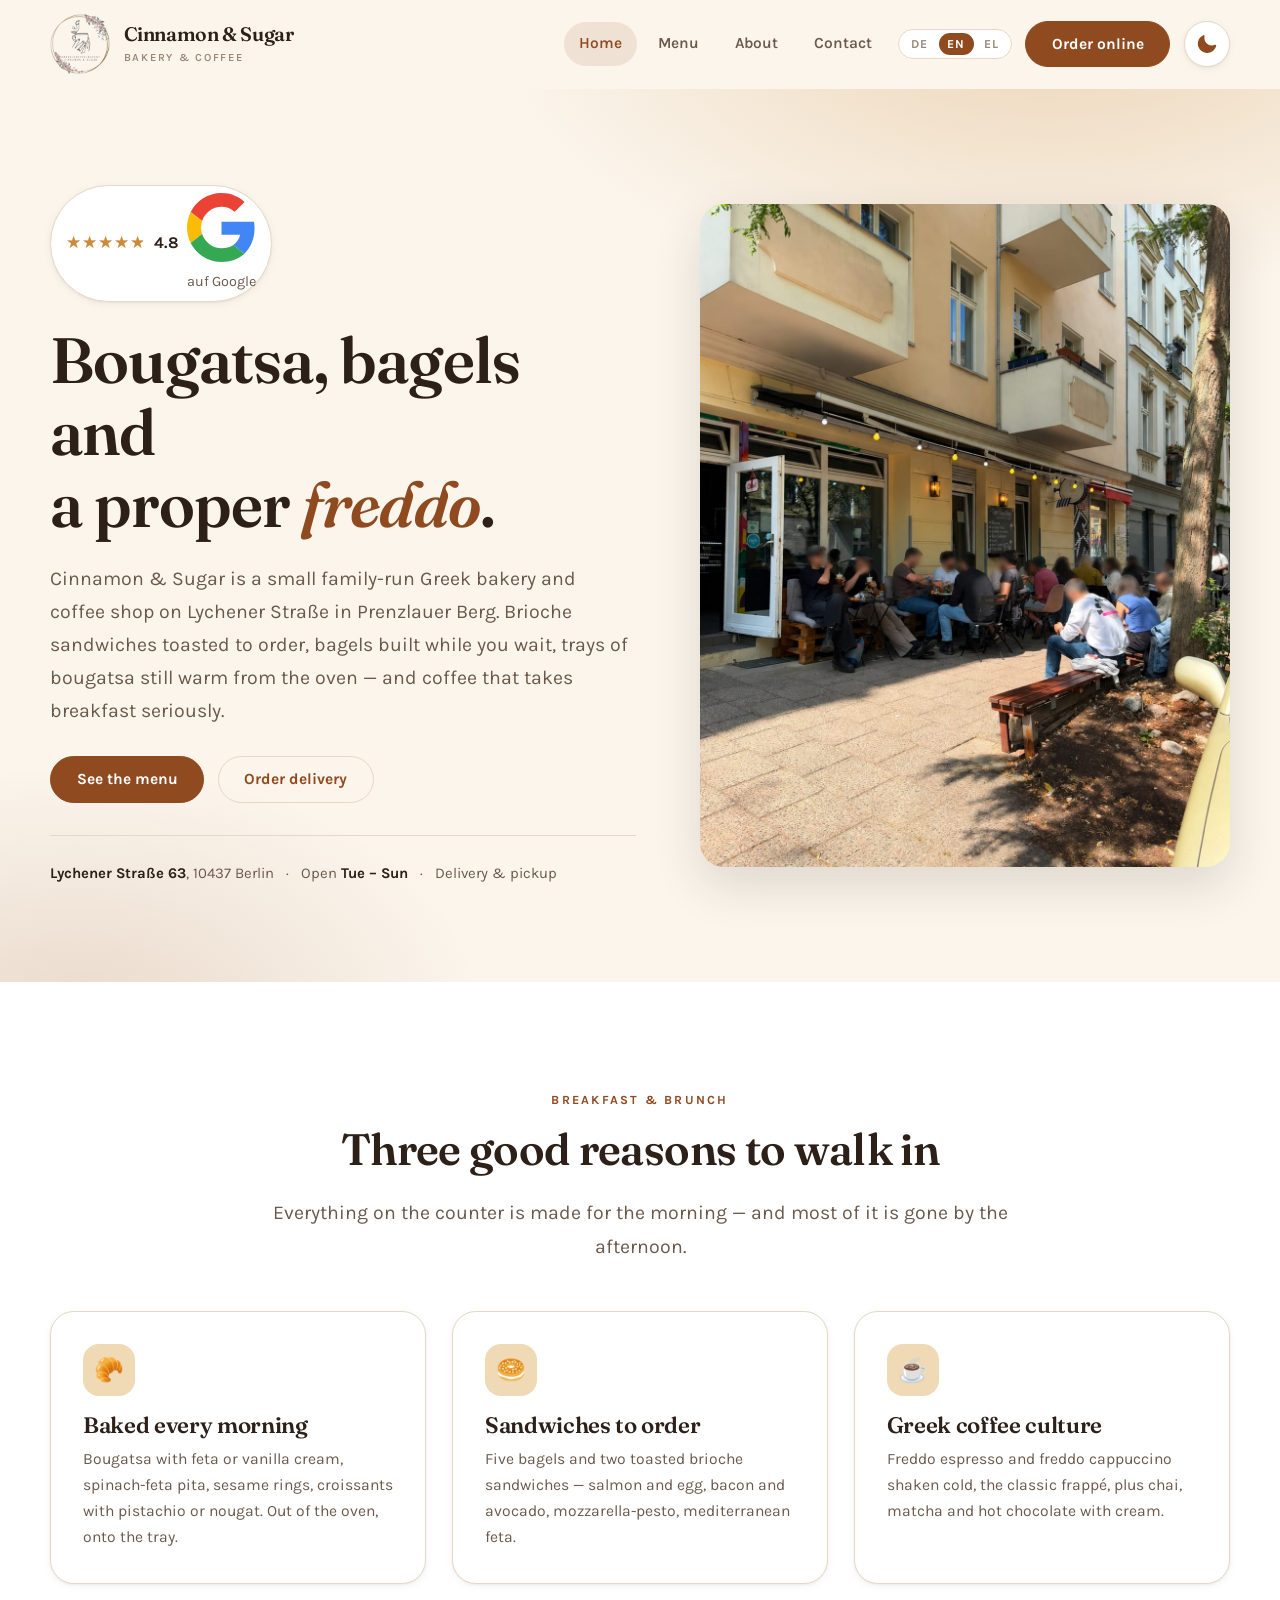
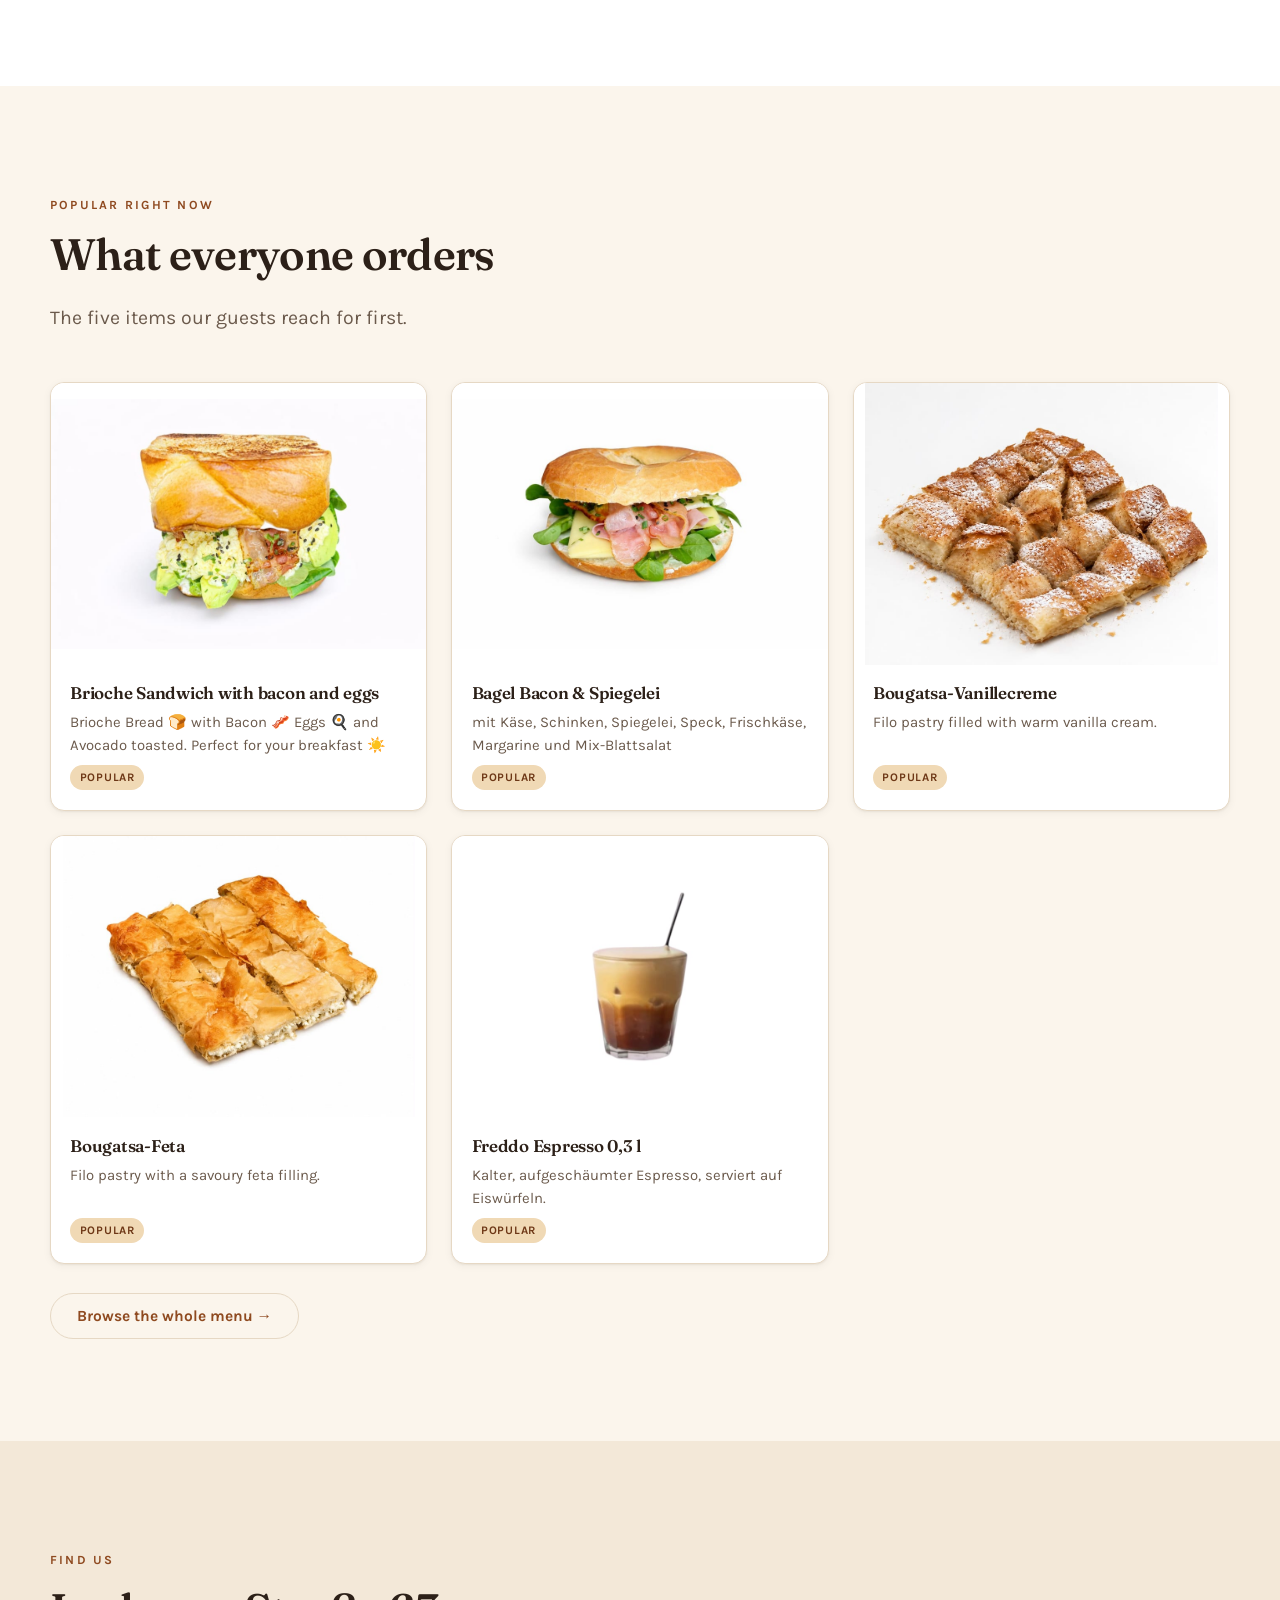
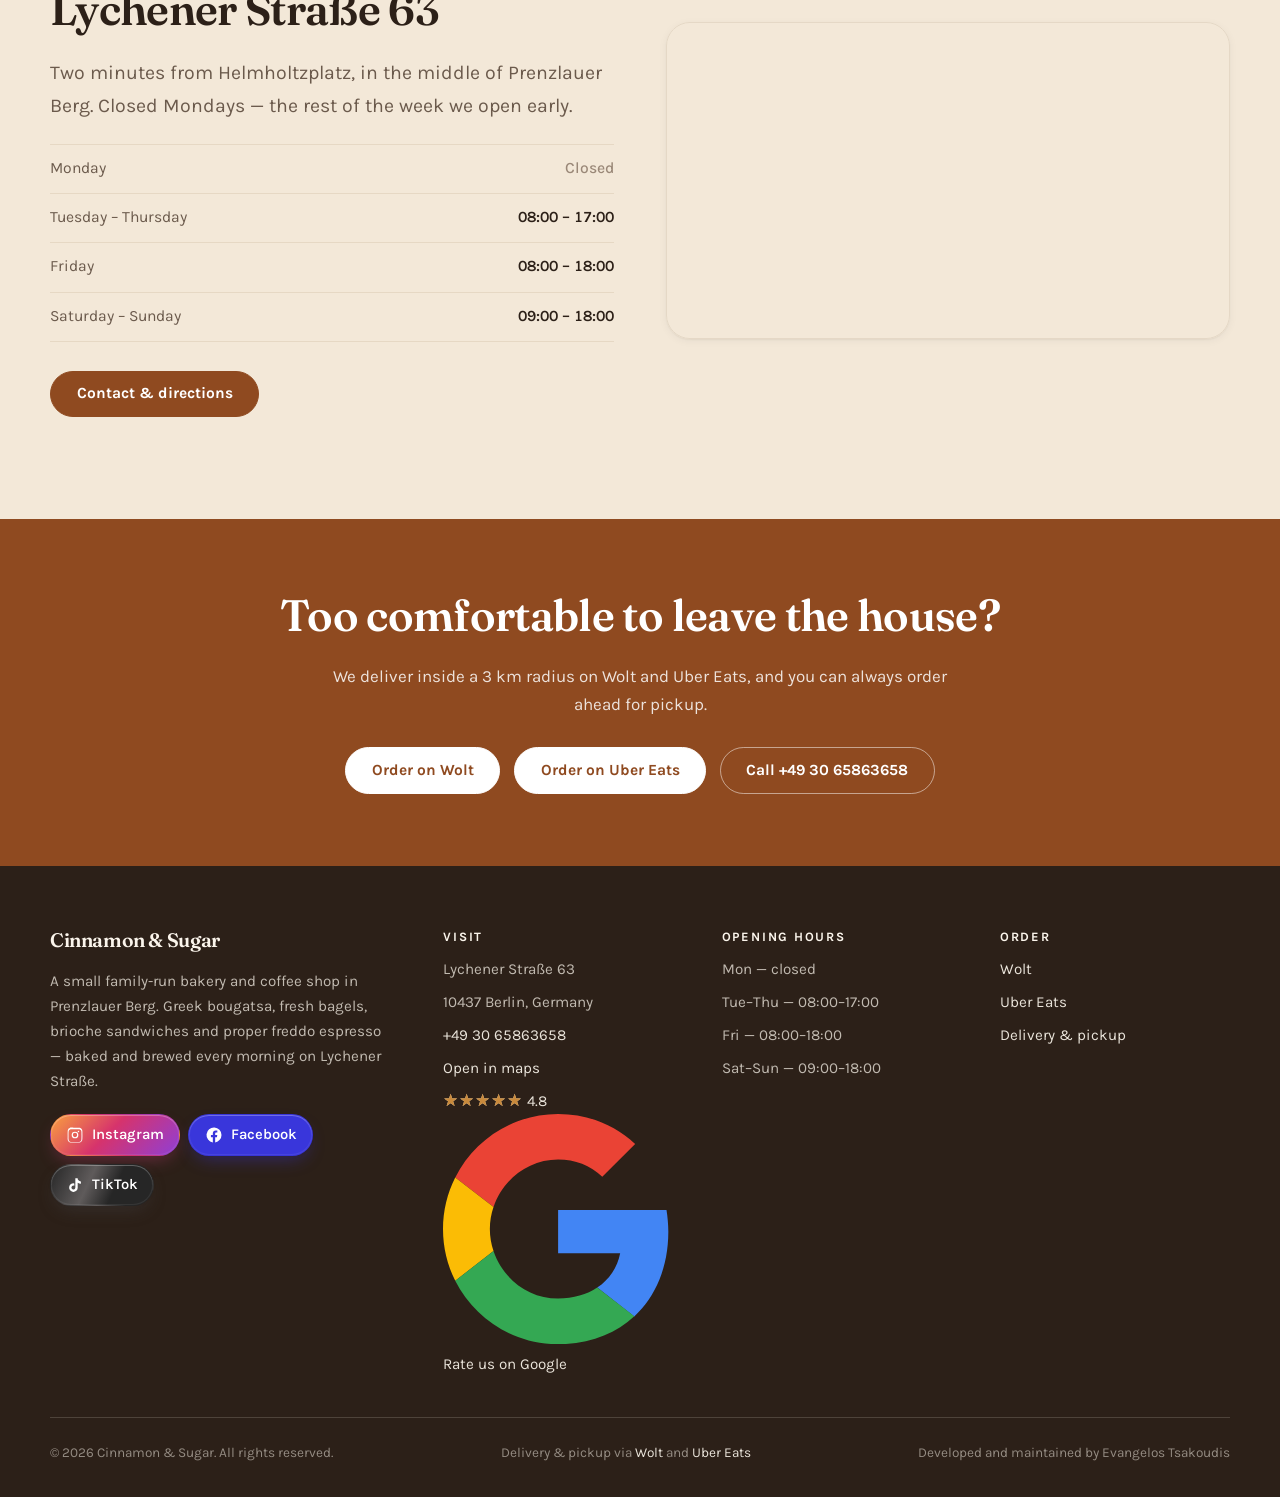
==== index.html @ 9e337969 "chore: update stylesheet and script version numbers to v21; enhance Google review link with rating d" ====
<!DOCTYPE html>
<html lang="de">
<head>
  <meta charset="utf-8">
  <meta name="viewport" content="width=device-width, initial-scale=1">

  <title>Cinnamon &amp; Sugar — Bäckerei &amp; Café in Prenzlauer Berg, Berlin</title>
  <meta name="description" content="Kleine familiengeführte griechische Bäckerei mit Café in der Lychener Straße 63, Berlin. Bougatsa, frische Bagels, Brioche-Sandwiches und Freddo Espresso, jeden Morgen frisch.">

  <link rel="canonical" href="https://cinnamon-und-sugar.de/">

  <link rel="icon" type="image/png" href="source/images/favicon.png">

  <link rel="preconnect" href="https://fonts.googleapis.com">
  <link rel="preconnect" href="https://fonts.gstatic.com" crossorigin>
  <link href="https://fonts.googleapis.com/css2?family=Fraunces:ital,opsz,wght@0,9..144,400..700;1,9..144,400..700&amp;family=Karla:wght@400;500;600;700&amp;display=swap" rel="stylesheet">

  <link rel="stylesheet" href="source/css/style.css?v=21">

  <script>
    /* Set the theme before first paint. */
    (function () {
      var t = null;
      try { t = localStorage.getItem("cs-theme"); } catch (e) {}
      if (t !== "dark" && t !== "light") {
        t = "light";
        try {
          if (window.matchMedia && matchMedia("(prefers-color-scheme: dark)").matches) t = "dark";
        } catch (e) {}
      }
      document.documentElement.setAttribute("data-theme", t);
    })();
  </script>

  <!-- Vercel Web Analytics; 404s on localhost. -->
  <script defer src="/_vercel/insights/script.js"></script>
</head>
<body>
<!-- build:content -->
<!-- Shared layout. Placeholders inside comments get substituted too — avoid. -->

<a class="skip-link" href="#main" data-i18n="base.skip-to-content">Zum Inhalt springen</a>

<!-- Sticky navbar -->
<header class="nav" id="site-nav">
  <div class="shell nav__inner">
    <a class="brand" href="index.html">
      <img class="brand__mark" src="source/images/logo.png" alt=""
           width="60" height="60"
           data-src-light="source/images/logo.png"
           data-src-dark="source/images/logo-dark.png">
      <span>
        <span class="brand__name" data-i18n="base.cinnamon-and-sugar">Cinnamon &amp; Sugar</span>
        <span class="brand__tag" data-i18n="base.bakery-and-coffee">Bäckerei &amp; Café</span>
      </span>
    </a>

    <button class="nav__toggle" type="button" aria-expanded="false"
            aria-controls="nav-menu" aria-label="Navigation ein- und ausblenden" data-i18n-attr="aria-label:base.toggle-navigation-menu">
        <span></span>
      </button>

    <nav class="nav__menu" id="nav-menu" aria-label="Hauptnavigation" data-i18n-attr="aria-label:base.main">
      <ul class="nav__links">
        <li><a class="nav__link" data-nav="index"   href="index.html" data-i18n="base.home">Start</a></li>
        <li><a class="nav__link" data-nav="menu"    href="menu.html" data-i18n="base.menu">Speisekarte</a></li>
        <li><a class="nav__link" data-nav="about"   href="about.html" data-i18n="base.about">Über uns</a></li>
        <li><a class="nav__link" data-nav="contact" href="contact.html" data-i18n="base.contact">Kontakt</a></li>
        <li class="lang" role="group" aria-label="Sprache ändern" data-i18n-attr="aria-label:base.change-language">
          <button type="button" class="lang__btn" data-lang="de" aria-pressed="false" data-i18n="base.de">DE</button>
          <button type="button" class="lang__btn" data-lang="en" aria-pressed="false" data-i18n="base.en">EN</button>
          <button type="button" class="lang__btn" data-lang="el" aria-pressed="false" data-i18n="base.el">EL</button>
        </li>
        <li>
          <a class="btn nav__cta" href="contact.html#order" data-i18n="base.order-online">Online bestellen</a>
        </li>
        <li>
          <button class="theme-toggle" type="button" aria-pressed="false"
                  aria-label="Switch to dark mode">
            <svg class="theme-toggle__icon" width="22" height="22" viewBox="0 0 24 24"
                 aria-hidden="true" focusable="false"><path d="M21.64 13a1 1 0 0 0-1.05-.14 8.05 8.05 0 0 1-3.37.73 8.15 8.15 0 0 1-8.14-8.1 8.59 8.59 0 0 1 .25-2A1 1 0 0 0 8 2.36a10.14 10.14 0 1 0 14 11.69 1 1 0 0 0-.36-1.05Z"/></svg>
          </button>
        </li>
      </ul>
    </nav>
  </div>
</header>

<!-- Page content -->
<main id="main">
  <!-- title: Cinnamon & Sugar — Bakery & Coffee in Prenzlauer Berg, Berlin -->

<!-- Hero -->
<section class="hero">
  <div class="shell hero__grid">
    <div>
      <a class="rating" href="https://www.google.com/maps/place/?q=place_id:ChIJx-7WQQdNqEcR4ydxGbEwr3Q"
         target="_blank" rel="noopener"
         aria-label="4,8 von 5 auf Google" data-i18n-attr="aria-label:common.4-8-out-of-5-on-google">
        <span class="rating__stars" data-fill="96" aria-hidden="true"></span>
        <span class="rating__score" data-i18n="common.google-score">4,8</span>
        <span class="rating__count"></span>
        <span class="rating__source"><svg class="g-mark" viewBox="0 0 48 48" aria-hidden="true" focusable="false"><path fill="#ea4335" d="M24 9.5c3.54 0 6.71 1.22 9.21 3.6l6.85-6.85C35.9 2.38 30.47 0 24 0 14.62 0 6.51 5.38 2.56 13.22l7.98 6.19C12.43 13.72 17.74 9.5 24 9.5Z"/><path fill="#4285f4" d="M46.98 24.55c0-1.57-.15-3.09-.38-4.55H24v9.02h12.94c-.58 2.96-2.26 5.48-4.78 7.18l7.73 6c4.51-4.18 7.09-10.36 7.09-17.65Z"/><path fill="#fbbc05" d="M10.53 28.59c-.48-1.45-.76-2.99-.76-4.59s.27-3.14.76-4.59l-7.98-6.19C.92 16.46 0 20.12 0 24c0 3.88.92 7.54 2.56 10.78l7.97-6.19Z"/><path fill="#34a853" d="M24 48c6.48 0 11.93-2.13 15.89-5.81l-7.73-6c-2.15 1.45-4.92 2.3-8.16 2.3-6.26 0-11.57-4.22-13.47-9.91l-7.98 6.19C6.51 42.62 14.62 48 24 48Z"/></svg><span data-i18n="common.on-google">auf Google</span></span>
      </a>

      <h1 class="hero__title" data-i18n-html="index.bougatsa-bagels-and-a-proper-freddo">Bougatsa, Bagels und<br> ein richtiger <em>Freddo</em>.</h1>

      <p class="lede" data-i18n="index.cinnamon-and-sugar-is-a-small">Cinnamon &amp; Sugar ist eine kleine familiengeführte griechische Bäckerei mit Café in der Lychener Straße in Prenzlauer Berg. Brioche-Sandwiches frisch getoastet, Bagels frisch belegt, Bleche mit Bougatsa noch warm aus dem Ofen — und Kaffee, der das Frühstück ernst nimmt.</p>

      <div class="btn-row">
        <a class="btn" href="menu.html" data-i18n="common.see-the-menu">Zur Speisekarte</a>
        <a class="btn btn--ghost" href="contact.html#order" data-i18n="common.order-delivery">Lieferung bestellen</a>
      </div>

      <p class="hero__meta">
        <span data-i18n-html="index.lychener-strasse-63-10437-berlin"><strong>Lychener Straße 63</strong>, 10437 Berlin</span>
        <span>·</span>
        <span data-i18n-html="index.open-tue-sun">Geöffnet <strong>Di – So</strong></span>
        <span>·</span>
        <span data-i18n="common.delivery-and-pickup">Lieferung &amp; Abholung</span>
      </p>
    </div>

    <!-- Swap the background for a real shopfront photo when you have one. -->
    <div class="hero__art item-photo" data-placeholder="Foto des Ladens" data-i18n-attr="data-placeholder:index.shopfront-photo">
      <img src="source/images/shopfront.jpg" alt="Der Laden von Cinnamon &amp; Sugar in der Lychener Straße" data-i18n-attr="alt:index.the-cinnamon-and-sugar-shopfront-on">
    </div>
  </div>
</section>

<!-- What we do -->
<section class="section section--paper">
  <div class="shell">
    <div class="section-head section-head--center">
      <span class="eyebrow" data-i18n="common.breakfast-and-brunch">Frühstück &amp; Brunch</span>
      <h2 data-i18n="index.three-good-reasons-to-walk-in">Drei gute Gründe hereinzukommen</h2>
      <p class="lede" data-i18n="index.everything-on-the-counter-is-made">Alles in der Auslage ist für den Morgen gemacht — und das meiste ist bis zum Nachmittag weg.</p>
    </div>

    <div class="grid grid--3">
      <article class="card">
        <div class="card__icon" aria-hidden="true">🥐</div>
        <h3 data-i18n="index.baked-every-morning">Jeden Morgen frisch gebacken</h3>
        <p data-i18n="index.bougatsa-with-feta-or-vanilla-cream">Bougatsa mit Feta oder Vanillecreme, Spinat-Feta-Pita, Sesamringe, Croissants mit Pistazie oder Nougat. Aus dem Ofen, direkt aufs Blech.</p>
      </article>

      <article class="card">
        <div class="card__icon" aria-hidden="true">🥯</div>
        <h3 data-i18n="index.sandwiches-to-order">Sandwiches auf Bestellung</h3>
        <p data-i18n="index.five-bagels-and-two-toasted-brioche">Fünf Bagels und zwei getoastete Brioche-Sandwiches — Lachs und Ei, Speck und Avocado, Mozzarella-Pesto, mediterran mit Feta.</p>
      </article>

      <article class="card">
        <div class="card__icon" aria-hidden="true">☕</div>
        <h3 data-i18n="index.greek-coffee-culture">Griechische Kaffeekultur</h3>
        <p data-i18n="index.freddo-espresso-and-freddo-cappuccino-shaken">Freddo Espresso und Freddo Cappuccino kalt aufgeschäumt, der klassische Frappé, dazu Chai, Matcha und heiße Schokolade mit Sahne.</p>
      </article>
    </div>
  </div>
</section>

<!-- Guest favourites -->
<section class="section">
  <div class="shell">
    <div class="section-head">
      <span class="eyebrow" data-i18n="index.popular-right-now">Gerade beliebt</span>
      <h2 data-i18n="index.what-everyone-orders">Was alle bestellen</h2>
      <p class="lede" data-i18n="index.the-five-items-our-guests-reach">Die fünf Dinge, nach denen unsere Gäste zuerst greifen.</p>
    </div>

    <div class="menu-grid">
      <article class="menu-item">
        <div class="item-photo" data-placeholder="Foto folgt" data-i18n-attr="data-placeholder:common.photo-coming-soon">
          <img src="source/images/menu/brioche-sandwich-with-bacon-and-eggs.jpg"
               alt="Brioche Sandwich with bacon and eggs" loading="lazy">
        </div>
        <div class="menu-item__body">
          <h3 class="menu-item__name">Brioche Sandwich with bacon and eggs</h3>
          <p class="menu-item__desc">Brioche Bread 🍞 with Bacon 🥓 Eggs 🍳 and Avocado toasted. Perfect for your breakfast ☀️</p>
          <span class="tag" data-i18n="common.popular">Beliebt</span>
        </div>
      </article>

      <article class="menu-item">
        <div class="item-photo" data-placeholder="Foto folgt" data-i18n-attr="data-placeholder:common.photo-coming-soon">
          <img src="source/images/menu/bagel-bacon-and-spiegelei.jpg"
               alt="Bagel Bacon &amp; Spiegelei" loading="lazy">
        </div>
        <div class="menu-item__body">
          <h3 class="menu-item__name">Bagel Bacon &amp; Spiegelei</h3>
          <p class="menu-item__desc">mit Käse, Schinken, Spiegelei, Speck, Frischkäse, Margarine und Mix-Blattsalat</p>
          <span class="tag" data-i18n="common.popular">Beliebt</span>
        </div>
      </article>

      <article class="menu-item">
        <div class="item-photo" data-placeholder="Foto folgt" data-i18n-attr="data-placeholder:common.photo-coming-soon">
          <img src="source/images/menu/bougatsa-vanillecreme.jpg"
               alt="Bougatsa-Vanillecreme" loading="lazy">
        </div>
        <div class="menu-item__body">
          <h3 class="menu-item__name">Bougatsa-Vanillecreme</h3>
          <p class="menu-item__desc">Filo pastry filled with warm vanilla cream.</p>
          <span class="tag" data-i18n="common.popular">Beliebt</span>
        </div>
      </article>

      <article class="menu-item">
        <div class="item-photo" data-placeholder="Foto folgt" data-i18n-attr="data-placeholder:common.photo-coming-soon">
          <img src="source/images/menu/bougatsa-feta.jpg"
               alt="Bougatsa-Feta" loading="lazy">
        </div>
        <div class="menu-item__body">
          <h3 class="menu-item__name">Bougatsa-Feta</h3>
          <p class="menu-item__desc">Filo pastry with a savoury feta filling.</p>
          <span class="tag" data-i18n="common.popular">Beliebt</span>
        </div>
      </article>

      <article class="menu-item">
        <div class="item-photo" data-placeholder="Foto folgt" data-i18n-attr="data-placeholder:common.photo-coming-soon">
          <img src="source/images/menu/freddo-espresso-0-3-l.jpg"
               alt="Freddo Espresso 0,3 l" loading="lazy">
        </div>
        <div class="menu-item__body">
          <h3 class="menu-item__name">Freddo Espresso 0,3 l</h3>
          <p class="menu-item__desc">Kalter, aufgeschäumter Espresso, serviert auf Eiswürfeln.</p>
          <span class="tag" data-i18n="common.popular">Beliebt</span>
        </div>
      </article>
    </div>

    <div class="btn-row">
      <a class="btn btn--ghost" href="menu.html" data-i18n="index.browse-the-whole-menu">Zur ganzen Speisekarte →</a>
    </div>
  </div>
</section>

<!-- Find us -->
<section class="section section--cream">
  <div class="shell split">
    <div>
      <span class="eyebrow" data-i18n="index.find-us">So findest du uns</span>
      <h2 data-i18n="common.lychener-strasse-63">Lychener Straße 63</h2>
      <p class="lede" data-i18n="index.two-minutes-from-helmholtzplatz-in-the">Zwei Minuten vom Helmholtzplatz, mitten in Prenzlauer Berg. Montags Ruhetag — sonst öffnen wir früh.</p>

      <dl class="hours">
        <div class="hours__row hours__row--closed">
          <dt data-i18n="common.monday">Montag</dt><dd data-i18n="common.closed">Ruhetag</dd>
        </div>
        <div class="hours__row">
          <dt data-i18n="index.tuesday-thursday">Dienstag – Donnerstag</dt><dd>08:00 – 17:00</dd>
        </div>
        <div class="hours__row">
          <dt data-i18n="common.friday">Freitag</dt><dd>08:00 – 18:00</dd>
        </div>
        <div class="hours__row">
          <dt data-i18n="index.saturday-sunday">Samstag – Sonntag</dt><dd>09:00 – 18:00</dd>
        </div>
      </dl>

      <div class="btn-row">
        <a class="btn" href="contact.html" data-i18n="index.contact-and-directions">Kontakt &amp; Anfahrt</a>
      </div>
    </div>

    <iframe
      class="map"
      title="Karte mit Cinnamon &amp; Sugar in der Lychener Straße 63, Berlin"
      loading="lazy"
      src="https://www.openstreetmap.org/export/embed.html?bbox=13.4132%2C52.5425%2C13.4253%2C52.5485&amp;layer=mapnik&amp;marker=52.5455117%2C13.4192466" data-i18n-attr="title:common.map-showing-cinnamon-and-sugar-at"></iframe>
  </div>
</section>

<!-- CTA -->
<section class="cta">
  <div class="shell">
    <h2 data-i18n="index.too-comfortable-to-leave-the-house">Zu gemütlich, um das Haus zu verlassen?</h2>
    <p data-i18n="index.we-deliver-inside-a-3-km">Wir liefern im Umkreis von 3 km über Wolt und Uber Eats — und du kannst jederzeit vorbestellen und abholen.</p>
    <div class="btn-row">
      <a class="btn btn--light" href="https://wolt.com/de/deu/berlin/restaurant/cinnamon-sugar"
         target="_blank" rel="noopener" data-i18n="common.order-on-wolt">Auf Wolt bestellen</a>
      <a class="btn btn--light" href="https://www.ubereats.com/de-en/store/coffee-%26-bakery-cinnamon-and-sugar/b0k5kIpiRRClQ3yqFfLjxg"
         target="_blank" rel="noopener" data-i18n="common.order-on-uber-eats">Auf Uber Eats bestellen</a>
      <a class="btn btn--ghost" href="tel:+493065863658" data-i18n="index.call-49-30-65863658">+49 30 65863658 anrufen</a>
    </div>
  </div>
</section>

</main>

<!-- Footer -->
<footer class="footer">
  <div class="shell">
    <div class="footer__grid">
      <div class="footer__brand">
        <span class="brand__name" data-i18n="base.cinnamon-and-sugar">Cinnamon &amp; Sugar</span>
        <p data-i18n="base.a-small-family-run-bakery-and">Eine kleine familiengeführte Bäckerei mit Café in Prenzlauer Berg. Griechische Bougatsa, frische Bagels, Brioche-Sandwiches und richtiger Freddo Espresso — jeden Morgen frisch gebacken und gebrüht in der Lychener Straße.</p>

        <ul class="social">
          <li class="social--brand social--instagram">
            <a href="https://www.instagram.com/greek_coffee_bakery/" target="_blank" rel="noopener"
               aria-label="Cinnamon &amp; Sugar auf Instagram" data-i18n-attr="aria-label:base.cinnamon-and-sugar-on-instagram">
              <svg viewBox="0 0 24 24" aria-hidden="true"><path d="M12 2.2c3.2 0 3.6 0 4.9.07 1.2.05 1.8.25 2.2.42.6.22 1 .48 1.4.9.43.42.7.82.92 1.4.17.42.37 1.05.42 2.24.06 1.28.07 1.66.07 4.88s0 3.6-.07 4.88c-.05 1.2-.25 1.82-.42 2.24-.22.58-.49.98-.91 1.4-.42.42-.82.69-1.4.91-.42.17-1.05.37-2.24.42-1.28.06-1.66.07-4.88.07s-3.6 0-4.88-.07c-1.2-.05-1.82-.25-2.24-.42-.58-.22-.98-.49-1.4-.91-.42-.42-.69-.82-.91-1.4-.17-.42-.37-1.05-.42-2.24C2.21 15.6 2.2 15.22 2.2 12s0-3.6.07-4.88c.05-1.2.25-1.82.42-2.24.22-.58.49-.98.91-1.4.42-.42.82-.69 1.4-.91.42-.17 1.05-.37 2.24-.42C8.4 2.21 8.8 2.2 12 2.2Zm0 1.98c-3.16 0-3.53.01-4.78.07-.9.04-1.39.19-1.71.32-.43.17-.74.37-1.06.69-.32.32-.52.63-.69 1.06-.13.32-.28.81-.32 1.71-.06 1.25-.07 1.62-.07 4.78s.01 3.53.07 4.78c.4.9.19 1.39.32 1.71.17.43.37.74.69 1.06.32.32.63.52 1.06.69.32.13.81.28 1.71.32 1.25.06 1.62.07 4.78.07s3.53-.01 4.78-.07c.9-.04 1.39-.19 1.71-.32.43-.17.74-.37 1.06-.69.32-.32.52-.63.69-1.06.13-.32.28-.81.32-1.71.06-1.25.07-1.62.07-4.78s-.01-3.53-.07-4.78c-.04-.9-.19-1.39-.32-1.71a2.85 2.85 0 0 0-.69-1.06 2.85 2.85 0 0 0-1.06-.69c-.32-.13-.81-.28-1.71-.32-1.25-.06-1.62-.07-4.78-.07Zm0 3.37a4.45 4.45 0 1 1 0 8.9 4.45 4.45 0 0 1 0-8.9Zm0 7.34a2.89 2.89 0 1 0 0-5.78 2.89 2.89 0 0 0 0 5.78Zm5.67-7.54a1.04 1.04 0 1 1-2.08 0 1.04 1.04 0 0 1 2.08 0Z"/></svg>
              Instagram
            </a>
          </li>
          <li class="social--brand social--facebook">
            <a href="https://www.facebook.com/p/Cinnamon-and-Sugar-100090695405160/" target="_blank" rel="noopener"
               aria-label="Cinnamon &amp; Sugar auf Facebook" data-i18n-attr="aria-label:base.cinnamon-and-sugar-on-facebook">
              <svg viewBox="0 0 24 24" aria-hidden="true"><path d="M22 12a10 10 0 1 0-11.56 9.88v-6.99H7.9V12h2.54V9.8c0-2.5 1.49-3.89 3.77-3.89 1.1 0 2.24.2 2.24.2v2.46h-1.26c-1.24 0-1.63.77-1.63 1.56V12h2.78l-.44 2.89h-2.34v6.99A10 10 0 0 0 22 12Z"/></svg>
              Facebook
            </a>
          </li>
          <li class="social--brand social--tiktok">
            <a href="https://www.tiktok.com/@cinnamon.and.suga8" target="_blank" rel="noopener"
               aria-label="Cinnamon &amp; Sugar auf TikTok" data-i18n-attr="aria-label:base.cinnamon-and-sugar-on-tiktok">
              <svg viewBox="0 0 24 24" aria-hidden="true"><path d="M16.6 5.82A4.28 4.28 0 0 1 15.54 3h-3.09v12.4a2.59 2.59 0 0 1-4.66 1.55 2.59 2.59 0 0 1 3.3-3.84v-3.2a5.72 5.72 0 1 0 4.51 5.59V9.01a7.35 7.35 0 0 0 4.3 1.38V7.3a4.29 4.29 0 0 1-3.3-1.48Z"/></svg>
              TikTok
            </a>
          </li>
        </ul>
      </div>

      <div>
        <h4 data-i18n="base.visit">Besuch</h4>
        <ul>
          <li data-i18n="common.lychener-strasse-63">Lychener Straße 63</li>
          <li data-i18n="base.10437-berlin-germany">10437 Berlin, Deutschland</li>
          <li><a href="tel:+493065863658">+49 30 65863658</a></li>
          <li>
            <a href="https://www.openstreetmap.org/?mlat=52.5455117&amp;mlon=13.4192466#map=18/52.5455117/13.4192466"
               target="_blank" rel="noopener" data-i18n="base.open-in-maps">In Karten öffnen</a>
          </li>
          <li>
            <a class="rate-btn" href="https://g.page/r/CeMncRmxMK90EBE/review"
               target="_blank" rel="noopener">
              <span class="rating__stars" data-fill="96" aria-hidden="true"></span>
              <span class="rate-btn__score" data-i18n="common.google-score">4,8</span>
              <svg class="g-mark" viewBox="0 0 48 48" aria-hidden="true" focusable="false"><path fill="#ea4335" d="M24 9.5c3.54 0 6.71 1.22 9.21 3.6l6.85-6.85C35.9 2.38 30.47 0 24 0 14.62 0 6.51 5.38 2.56 13.22l7.98 6.19C12.43 13.72 17.74 9.5 24 9.5Z"/><path fill="#4285f4" d="M46.98 24.55c0-1.57-.15-3.09-.38-4.55H24v9.02h12.94c-.58 2.96-2.26 5.48-4.78 7.18l7.73 6c4.51-4.18 7.09-10.36 7.09-17.65Z"/><path fill="#fbbc05" d="M10.53 28.59c-.48-1.45-.76-2.99-.76-4.59s.27-3.14.76-4.59l-7.98-6.19C.92 16.46 0 20.12 0 24c0 3.88.92 7.54 2.56 10.78l7.97-6.19Z"/><path fill="#34a853" d="M24 48c6.48 0 11.93-2.13 15.89-5.81l-7.73-6c-2.15 1.45-4.92 2.3-8.16 2.3-6.26 0-11.57-4.22-13.47-9.91l-7.98 6.19C6.51 42.62 14.62 48 24 48Z"/></svg>
              <span data-i18n="common.rate-us-on-google">Bewerte uns auf Google</span>
            </a>
          </li>
        </ul>
      </div>

      <div>
        <h4 data-i18n="common.opening-hours">Öffnungszeiten</h4>
        <ul>
          <li data-i18n="base.mon-closed">Mo — Ruhetag</li>
          <li data-i18n="base.tue-thu-08-00-17-00">Di–Do — 08:00–17:00</li>
          <li data-i18n="base.fri-08-00-18-00">Fr — 08:00–18:00</li>
          <li data-i18n="base.sat-sun-09-00-18-00">Sa–So — 09:00–18:00</li>
        </ul>
      </div>

      <div>
        <h4 data-i18n="base.order">Bestellen</h4>
        <ul>
          <li><a href="https://wolt.com/de/deu/berlin/restaurant/cinnamon-sugar" target="_blank" rel="noopener" data-i18n="common.wolt">Wolt</a></li>
          <li><a href="https://www.ubereats.com/de-en/store/coffee-%26-bakery-cinnamon-and-sugar/b0k5kIpiRRClQ3yqFfLjxg" target="_blank" rel="noopener" data-i18n="common.uber-eats">Uber Eats</a></li>
          <li><a href="contact.html#order" data-i18n="common.delivery-and-pickup">Lieferung &amp; Abholung</a></li>
        </ul>
      </div>
    </div>

    <div class="footer__bar">
      <span data-i18n="base.year-cinnamon-and-sugar-all-rights">© 2026 Cinnamon &amp; Sugar. Alle Rechte vorbehalten.</span>
      <span data-i18n-skip>
        <span data-i18n="base.delivery-and-pickup-via">Lieferung &amp; Abholung über</span>
        <a href="https://wolt.com/de/deu/berlin/restaurant/cinnamon-sugar" target="_blank" rel="noopener" data-i18n="common.wolt">Wolt</a>
        <span data-i18n="base.and">und</span>
        <a href="https://www.ubereats.com/de-en/store/coffee-%26-bakery-cinnamon-and-sugar/b0k5kIpiRRClQ3yqFfLjxg" target="_blank" rel="noopener" data-i18n="common.uber-eats">Uber Eats</a>
      </span>
      <span data-i18n-skip>
        <span data-i18n="base.developed-and-maintained-by">Entwickelt und betreut von</span>
        Evangelos Tsakoudis
      </span>
    </div>
  </div>
</footer>

<!-- /build:content -->
  <script src="source/js/template.js?v=21" data-page="index" data-root="source/"></script>
</body>
</html>
---- source/css/style.css ----
/* Cinnamon & Sugar — single stylesheet for the whole site. */

/* Design tokens */
:root {
  /* Palette — warm bakery: cream, crust, cinnamon, caramel */
  --cream:        #fbf5ec;
  --cream-deep:   #f3e8d8;
  --paper:        #ffffff;
  --ink:          #2c2018;
  --ink-soft:     #6b5a4c;
  --ink-faint:    #9a8878;
  --cinnamon:     #8f4a20;
  --cinnamon-dk:  #6d3716;
  --caramel:      #c98a3c;
  --caramel-soft: #f0d9b5;
  --pistachio:    #6f7c4b;
  --line:         #e6d8c4;

  /* Typography */
  /* Noto Serif / Manrope cover Greek; Fraunces and Karla don't. */
  --font-display: "Fraunces", "Noto Serif", "Iowan Old Style", Georgia, serif;
  --font-body:    "Karla", "Manrope", -apple-system, BlinkMacSystemFont, "Segoe UI", Roboto, sans-serif;

  /* Rhythm */
  --shell:      1180px;
  --shell-slim: 780px;
  --gap:        clamp(1rem, 2.5vw, 2rem);
  --section-y:  clamp(3.5rem, 8vw, 6.5rem);
  --radius:     14px;
  --radius-lg:  24px;

  /* Depth */
  --shadow-rgb:   44, 32, 24;
  --shadow-sm: 0 1px 2px rgba(var(--shadow-rgb), .06), 0 2px 8px rgba(var(--shadow-rgb), .05);
  --shadow-md: 0 4px 12px rgba(var(--shadow-rgb), .08), 0 12px 32px rgba(var(--shadow-rgb), .07);
  --shadow-lg: 0 18px 48px rgba(var(--shadow-rgb), .14);

  /* Surfaces that aren't a plain background/text pair */
  --on-accent:      #ffffff;
  --nav-bg:         rgba(251, 245, 236, .88);
  --nav-bg-solid:   rgba(251, 245, 236, .93);
  --accent-tint:    rgba(143, 74, 32, .08);
  --accent-tint-2:  rgba(143, 74, 32, .11);
  --focus-ring:     rgba(201, 138, 60, .22);
  --stripe:         #eeddc5;
  --glow-1:         rgba(201, 138, 60, .30);
  --glow-2:         rgba(143, 74, 32, .16);
  --glow-3:         rgba(201, 138, 60, .26);
  --cta-bg:         #8f4a20;
  --cta-fg:         #ffffff;
  --cta-fg-soft:    rgba(255, 255, 255, .84);
  --cta-bd:         rgba(255, 255, 255, .5);
  --btn-light-bg:   #ffffff;
  --btn-light-fg:   var(--cinnamon);
  --footer-bg:        #2c2018;
  --footer-fg:        rgba(251, 245, 236, .72);
  --footer-fg-strong: rgba(251, 245, 236, .92);
  --footer-fg-faint:  rgba(251, 245, 236, .5);
  --footer-line:      rgba(251, 245, 236, .16);
  --footer-chip-bd:   rgba(251, 245, 236, .22);
  --footer-chip-fg:   rgba(251, 245, 236, .86);
  --footer-heading:   #fbf5ec;
  --map-filter:       saturate(.9);
  --photo-filter:     none;
  --photo-mat:        #ffffff;

  --nav-h: 88px;
  color-scheme: light;
}

/* Dark theme — set by the inline script in each <head>. */
:root[data-theme="dark"] {
  --cream:        #16110d;
  --cream-deep:   #1e1712;
  --paper:        #241d17;
  --ink:          #f3e8dc;
  --ink-soft:     #c3b2a1;
  --ink-faint:    #8f7f70;
  --cinnamon:     #e29a5f;
  --cinnamon-dk:  #f0b681;
  --caramel:      #d7a25d;
  --caramel-soft: #3b2d20;
  --pistachio:    #a3b573;
  --line:         #382c22;

  --shadow-rgb:   0, 0, 0;
  --shadow-sm: 0 1px 2px rgba(var(--shadow-rgb), .30), 0 2px 8px rgba(var(--shadow-rgb), .22);
  --shadow-md: 0 4px 12px rgba(var(--shadow-rgb), .34), 0 12px 32px rgba(var(--shadow-rgb), .28);
  --shadow-lg: 0 18px 48px rgba(var(--shadow-rgb), .50);

  --on-accent:      #1b1510;
  --nav-bg:         rgba(22, 17, 13, .86);
  --nav-bg-solid:   rgba(22, 17, 13, .94);
  --accent-tint:    rgba(226, 154, 95, .12);
  --accent-tint-2:  rgba(226, 154, 95, .20);
  --focus-ring:     rgba(215, 162, 93, .32);
  --stripe:         #2c2219;
  --glow-1:         rgba(201, 138, 60, .13);
  --glow-2:         rgba(143, 74, 32, .20);
  --glow-3:         rgba(201, 138, 60, .11);
  --cta-bg:         #33200f;
  --cta-fg:         #f3e8dc;
  --cta-fg-soft:    rgba(243, 232, 220, .78);
  --cta-bd:         rgba(243, 232, 220, .42);
  --btn-light-bg:   var(--cinnamon);
  --btn-light-fg:   #1b1510;
  --footer-bg:        #100c09;
  --footer-fg:        rgba(243, 232, 220, .66);
  --footer-fg-strong: rgba(243, 232, 220, .90);
  --footer-fg-faint:  rgba(243, 232, 220, .45);
  --footer-line:      rgba(243, 232, 220, .12);
  --footer-chip-bd:   rgba(243, 232, 220, .18);
  --footer-chip-fg:   rgba(243, 232, 220, .82);
  --footer-heading:   #f6ece0;
  --map-filter:       saturate(.75) brightness(.92) contrast(1.06);
  --photo-filter:     brightness(.92) contrast(1.05);
  --photo-mat:        #ffffff;   /* dimmed by the slot filter, so same value */

  color-scheme: dark;
}

/* Reset & base */
*,
*::before,
*::after { box-sizing: border-box; }

html {
  scroll-behavior: smooth;
  scroll-padding-top: calc(var(--nav-h) + 4.5rem);
}

body {
  margin: 0;
  background: var(--cream);
  color: var(--ink);
  font-family: var(--font-body);
  font-size: 1.0625rem;
  line-height: 1.65;
  -webkit-font-smoothing: antialiased;
  text-rendering: optimizeLegibility;
}

img { max-width: 100%; display: block; }

a { color: var(--cinnamon); text-decoration-thickness: 1px; text-underline-offset: 3px; }
a:hover { color: var(--cinnamon-dk); }

h1, h2, h3, h4 {
  font-family: var(--font-display);
  font-weight: 600;
  line-height: 1.12;
  letter-spacing: -0.015em;
  margin: 0 0 .5em;
  color: var(--ink);
}

h1 { font-size: clamp(2.4rem, 6vw, 4rem); }
h2 { font-size: clamp(1.85rem, 4vw, 2.75rem); }
h3 { font-size: clamp(1.2rem, 2vw, 1.4rem); }

p { margin: 0 0 1.1em; }
p:last-child { margin-bottom: 0; }

:focus-visible {
  outline: 3px solid var(--caramel);
  outline-offset: 3px;
  border-radius: 4px;
}

/* Layout helpers */
.shell {
  width: min(100% - 2.5rem, var(--shell));
  margin-inline: auto;
}

.shell--slim { max-width: var(--shell-slim); }

.section { padding-block: var(--section-y); }
.section--tight { padding-block: clamp(2.5rem, 5vw, 4rem); }
.section--paper { background: var(--paper); }
.section--cream { background: var(--cream-deep); }

.section-head {
  max-width: 46rem;
  margin-bottom: clamp(2rem, 4vw, 3rem);
}

.section-head--center {
  margin-inline: auto;
  text-align: center;
}

.eyebrow {
  display: inline-block;
  font-size: .78rem;
  font-weight: 700;
  letter-spacing: .18em;
  text-transform: uppercase;
  color: var(--cinnamon);
  margin-bottom: .9rem;
}

.lede {
  font-size: clamp(1.05rem, 1.6vw, 1.22rem);
  color: var(--ink-soft);
  line-height: 1.7;
}

.skip-link {
  position: absolute;
  left: -9999px;
  top: 0;
  z-index: 200;
  background: var(--ink);
  color: var(--cream);
  padding: .75rem 1.25rem;
  border-radius: 0 0 var(--radius) 0;
}
.skip-link:focus { left: 0; }

/* Buttons */
.btn {
  --btn-bg: var(--cinnamon);
  --btn-fg: var(--on-accent);
  --btn-bd: var(--cinnamon);
  display: inline-flex;
  align-items: center;
  gap: .55rem;
  padding: .8rem 1.6rem;
  border: 1.5px solid var(--btn-bd);
  border-radius: 999px;
  background: var(--btn-bg);
  color: var(--btn-fg);
  font: inherit;
  font-weight: 700;
  font-size: .97rem;
  line-height: 1.2;
  text-decoration: none;
  cursor: pointer;
  transition: transform .16s ease, box-shadow .16s ease, background .16s ease, color .16s ease;
}

.btn:hover {
  color: var(--btn-fg);
  transform: translateY(-2px);
  box-shadow: var(--shadow-md);
}

.btn:active { transform: translateY(0); }

.btn--ghost {
  --btn-bg: transparent;
  --btn-fg: var(--cinnamon);
  --btn-bd: var(--line);
}
.btn--ghost:hover { --btn-bd: var(--cinnamon); }

.btn--light {
  --btn-bg: var(--btn-light-bg);
  --btn-fg: var(--btn-light-fg);
  --btn-bd: var(--btn-light-bg);
}

.btn-row {
  display: flex;
  flex-wrap: wrap;
  gap: .85rem;
  margin-top: 1.8rem;
}

/* Sticky navbar */
.nav {
  position: sticky;
  top: 0;
  z-index: 100;
  background: var(--nav-bg);
  backdrop-filter: saturate(160%) blur(12px);
  -webkit-backdrop-filter: saturate(160%) blur(12px);
  border-bottom: 1px solid transparent;
  transition: border-color .2s ease, box-shadow .2s ease, background .2s ease;
}

.nav.is-stuck {
  border-bottom-color: var(--line);
  box-shadow: 0 2px 18px rgba(var(--shadow-rgb), .12);
}

.nav__inner {
  min-height: var(--nav-h);
  display: flex;
  align-items: center;
  justify-content: space-between;
  gap: 1rem;
}

.brand {
  display: flex;
  align-items: center;
  gap: .85rem;
  text-decoration: none;
  color: var(--ink);
}

.brand__mark {
  width: 60px;
  height: 60px;
  object-fit: contain;
  flex: none;
}


.brand__name {
  font-family: var(--font-display);
  font-size: 1.22rem;
  font-weight: 600;
  line-height: 1.1;
  letter-spacing: -.02em;
}

.brand__tag {
  display: block;
  font-family: var(--font-body);
  font-size: .68rem;
  font-weight: 600;
  letter-spacing: .16em;
  text-transform: uppercase;
  color: var(--ink-faint);
}

.nav__links {
  display: flex;
  align-items: center;
  gap: .35rem;
  list-style: none;
  margin: 0;
  padding: 0;
}

.nav__link {
  display: block;
  padding: .55rem .95rem;
  border-radius: 999px;
  color: var(--ink-soft);
  font-weight: 600;
  font-size: .97rem;
  text-decoration: none;
  transition: background .15s ease, color .15s ease;
}

.nav__link:hover {
  background: var(--accent-tint);
  color: var(--cinnamon);
}

.nav__link.is-active {
  color: var(--cinnamon);
  background: var(--accent-tint-2);
}

.nav__cta { margin-left: .5rem; }

.nav__toggle {
  display: none;
  width: 44px;
  height: 44px;
  padding: 0;
  border: 1px solid var(--line);
  border-radius: 12px;
  background: var(--paper);
  cursor: pointer;
}

.nav__toggle span,
.nav__toggle span::before,
.nav__toggle span::after {
  display: block;
  width: 19px;
  height: 2px;
  margin-inline: auto;
  border-radius: 2px;
  background: var(--ink);
  transition: transform .22s ease, opacity .18s ease;
}

.nav__toggle span::before,
.nav__toggle span::after {
  content: "";
  position: relative;
}
.nav__toggle span::before { top: -6px; }
.nav__toggle span::after  { top: 4px; }

.nav__toggle[aria-expanded="true"] span { background: transparent; }
.nav__toggle[aria-expanded="true"] span::before { transform: translateY(6px) rotate(45deg); }
.nav__toggle[aria-expanded="true"] span::after  { transform: translateY(-6px) rotate(-45deg); }

@media (max-width: 860px) {
  :root { --nav-h: 76px; }
  .brand__mark { width: 52px; height: 52px; }

  .nav__toggle { display: block; }

  .nav__menu {
    position: absolute;
    left: 0;
    right: 0;
    top: 100%;
    display: none;
    padding: .75rem 1.25rem 1.5rem;
    background: var(--cream);
    border-bottom: 1px solid var(--line);
    box-shadow: var(--shadow-md);
  }

  .nav__menu.is-open { display: block; }

  /* Two columns: language pills and theme toggle share a row. */
  .nav__links {
    display: grid;
    grid-template-columns: 1fr auto;
    align-items: center;
    gap: .15rem .75rem;
  }

  .nav__links > li { grid-column: 1 / -1; }

  .nav__link {
    padding: .85rem .9rem;
    border-radius: 12px;
    font-size: 1.05rem;
  }

  /* actions sit below a clear gap, aligned to the two edges */
  .nav__links > li.lang {
    grid-column: 1;
    justify-self: start;
    margin: 1.1rem 0 0;
    width: auto;
  }

  .nav__links > li:has(.theme-toggle) {
    grid-column: 2;
    justify-self: end;
    margin-top: 1.1rem;
  }

  /* the call to action reads as the primary target: full width, last */
  .nav__links > li:has(.nav__cta) {
    grid-column: 1 / -1;
    order: 1;
    margin-top: .8rem;
  }

  .nav__cta {
    width: 100%;
    margin: 0;
    justify-content: center;
  }
}

/* Hero */
.hero {
  position: relative;
  overflow: hidden;
  background:
    radial-gradient(900px 460px at 82% -8%, var(--glow-1), transparent 62%),
    radial-gradient(680px 420px at 6% 104%, var(--glow-2), transparent 60%),
    var(--cream);
  padding-block: clamp(3.25rem, 8vw, 6rem);
}

.hero__grid {
  display: grid;
  grid-template-columns: 1.05fr .95fr;
  gap: clamp(2rem, 5vw, 4rem);
  align-items: center;
}

.hero__title { margin-bottom: .35em; }

.hero__title em {
  font-style: italic;
  color: var(--cinnamon);
}

.hero__meta {
  display: flex;
  flex-wrap: wrap;
  gap: .5rem .75rem;
  margin-top: 2rem;
  padding-top: 1.6rem;
  border-top: 1px solid var(--line);
  font-size: .93rem;
  color: var(--ink-soft);
}

.hero__meta strong { color: var(--ink); }

.hero__art {
  --photo-ratio: 4 / 5;
  aspect-ratio: var(--photo-ratio);
  border-radius: var(--radius-lg);
  background: var(--caramel-soft);
  box-shadow: var(--shadow-lg);
  overflow: hidden;
}

@media (max-width: 900px) {
  .hero__grid { grid-template-columns: 1fr; }
  .hero__art { --photo-ratio: 16 / 10; max-height: 340px; order: -1; }
}

/* Rating badge */
.rating {
  display: inline-flex;
  align-items: center;
  gap: .5rem;
  padding: .45rem .95rem;
  border: 1px solid var(--line);
  border-radius: 999px;
  background: var(--paper);
  box-shadow: var(--shadow-sm);
  font-size: .9rem;
  color: var(--ink-soft);
  margin-bottom: 1.4rem;
}

.rating__score {
  font-weight: 700;
  font-size: 1.02rem;
  color: var(--ink);
}

/* Two stacked rows of stars; the filled one is clipped to --fill. */
.rating__stars {
  position: relative;
  display: inline-block;
  font-size: 1.05rem;
  line-height: 1;
  letter-spacing: .06em;
  color: var(--caramel-soft);
}

.rating__stars::before { content: "★★★★★"; }

.rating__stars::after {
  content: "★★★★★";
  position: absolute;
  inset: 0;
  width: var(--fill, 100%);
  overflow: hidden;
  color: var(--caramel);
  white-space: nowrap;
}

/* Score × 20. Inline styles are refused by the CSP, so the fill is a class. */
.rating__stars[data-fill="100"] { --fill: 100%; }
.rating__stars[data-fill="98"]  { --fill: 98%; }
.rating__stars[data-fill="96"]  { --fill: 96%; }
.rating__stars[data-fill="94"]  { --fill: 94%; }
.rating__stars[data-fill="92"]  { --fill: 92%; }
.rating__stars[data-fill="90"]  { --fill: 90%; }
.rating__stars[data-fill="88"]  { --fill: 88%; }
.rating__stars[data-fill="86"]  { --fill: 86%; }
.rating__stars[data-fill="84"]  { --fill: 84%; }
.rating__stars[data-fill="82"]  { --fill: 82%; }
.rating__stars[data-fill="80"]  { --fill: 80%; }

.rating__count { color: var(--ink-faint); font-size: .86rem; }
.rating__count:empty { display: none; }

a.rating { text-decoration: none; transition: box-shadow .16s ease, transform .16s ease; }
a.rating:hover { transform: translateY(-1px); box-shadow: var(--shadow-md); }

/* Page banner (interior pages) */
.banner {
  padding-block: clamp(2.75rem, 6vw, 4.5rem);
  background:
    radial-gradient(700px 340px at 88% 0%, var(--glow-3), transparent 65%),
    var(--cream);
  border-bottom: 1px solid var(--line);
}

.banner h1 { margin-bottom: .3em; }
.banner .lede { max-width: 46rem; }

/* Cards & feature grids */
.grid {
  display: grid;
  gap: clamp(1rem, 2vw, 1.6rem);
}

.grid--3 { grid-template-columns: repeat(auto-fit, minmax(260px, 1fr)); }
.grid--2 { grid-template-columns: repeat(auto-fit, minmax(300px, 1fr)); }

.card {
  padding: clamp(1.5rem, 2.5vw, 2rem);
  border: 1px solid var(--line);
  border-radius: var(--radius-lg);
  background: var(--paper);
  box-shadow: var(--shadow-sm);
}

.card__icon {
  display: grid;
  place-items: center;
  width: 52px;
  height: 52px;
  margin-bottom: 1.1rem;
  border-radius: 16px;
  background: var(--caramel-soft);
  font-size: 1.5rem;
  line-height: 1;
}

.card h3 { margin-bottom: .4em; }
.card p { color: var(--ink-soft); font-size: .98rem; }

/* Menu items */

/* Category jump bar */
.menu-nav {
  position: sticky;
  top: var(--nav-h);
  z-index: 50;
  background: var(--nav-bg-solid);
  backdrop-filter: blur(10px);
  -webkit-backdrop-filter: blur(10px);
  border-bottom: 1px solid var(--line);
}

.menu-nav__scroll {
  display: flex;
  gap: .4rem;
  overflow-x: auto;
  padding: .7rem 0;
  scrollbar-width: thin;
}

.menu-nav__scroll::-webkit-scrollbar { height: 5px; }
.menu-nav__scroll::-webkit-scrollbar-thumb {
  background: var(--line);
  border-radius: 999px;
}

.menu-nav__link {
  flex: none;
  padding: .45rem .9rem;
  border: 1px solid var(--line);
  border-radius: 999px;
  background: var(--paper);
  color: var(--ink-soft);
  font-size: .88rem;
  font-weight: 600;
  white-space: nowrap;
  text-decoration: none;
  transition: background .15s ease, color .15s ease, border-color .15s ease;
}

.menu-nav__link:hover {
  background: var(--cinnamon);
  border-color: var(--cinnamon);
  color: var(--on-accent);
}

.menu-section { padding-block: clamp(2.25rem, 4vw, 3.25rem); }
.menu-section + .menu-section { border-top: 1px solid var(--line); }

.menu-section__head { margin-bottom: 1.75rem; }
.menu-section__head h2 { margin-bottom: .15em; }
.menu-section__head p { color: var(--ink-soft); font-size: .98rem; }

.menu-grid {
  display: grid;
  grid-template-columns: repeat(auto-fill, minmax(300px, 1fr));
  gap: clamp(1rem, 2vw, 1.5rem);
}

.menu-item {
  display: flex;
  flex-direction: column;
  overflow: hidden;
  border: 1px solid var(--line);
  border-radius: var(--radius);
  background: var(--paper);
  box-shadow: var(--shadow-sm);
  transition: transform .18s ease, box-shadow .18s ease;
}

.menu-item:hover {
  transform: translateY(-3px);
  box-shadow: var(--shadow-md);
}

.item-photo {
  position: relative;
  aspect-ratio: var(--photo-ratio, 3 / 2);
  background: var(--cream-deep);
  overflow: hidden;
  /* Filter the slot so mat and photo dim together. */
  filter: var(--photo-filter);
  transition: filter .2s ease;
}

/* Placeholder is the default; the photo fades in once it loads. */
.item-photo img {
  width: 100%;
  height: 100%;
  object-fit: cover;
  opacity: 0;
  transition: opacity .25s ease;
}

/* Fixed 4:3 slot, image contained not cropped. */
.menu-item .item-photo {
  --photo-ratio: 4 / 3;
  background: var(--photo-mat);
}

.menu-item .item-photo img {
  object-fit: contain;
}

.item-photo.has-photo img { opacity: 1; }

.item-photo::after {
  content: attr(data-placeholder);
  position: absolute;
  inset: 0;
  display: grid;
  place-items: center;
  padding: 1rem;
  text-align: center;
  background:
    repeating-linear-gradient(
      45deg,
      var(--cream-deep) 0 12px,
      var(--stripe) 12px 24px
    );
  color: var(--ink-faint);
  font-size: .78rem;
  font-weight: 700;
  letter-spacing: .1em;
  text-transform: uppercase;
}

.item-photo.has-photo::after { display: none; }

.menu-item__body {
  display: flex;
  flex-direction: column;
  flex: 1;
  gap: .45rem;
  padding: 1.1rem 1.2rem 1.25rem;
}


.menu-item__name {
  margin: 0;
  font-size: 1.06rem;
  line-height: 1.3;
}


.menu-item__desc {
  margin: 0;
  color: var(--ink-soft);
  font-size: .93rem;
  line-height: 1.55;
  white-space: pre-line;
}

.tag {
  align-self: flex-start;
  margin-top: auto;
  padding: .2rem .6rem;
  border-radius: 999px;
  background: var(--caramel-soft);
  color: var(--cinnamon-dk);
  font-size: .72rem;
  font-weight: 700;
  letter-spacing: .06em;
  text-transform: uppercase;
}

/* Info lists (hours, contact details) */
.hours {
  margin: 0;
  border-top: 1px solid var(--line);
}

.hours__row {
  display: flex;
  justify-content: space-between;
  gap: 1rem;
  padding: .7rem 0;
  border-bottom: 1px solid var(--line);
  font-size: .98rem;
}

.hours__row dt { color: var(--ink-soft); margin: 0; }
.hours__row dd { margin: 0; font-weight: 600; font-variant-numeric: tabular-nums; }
.hours__row--closed dd { color: var(--ink-faint); font-weight: 500; }

.detail-list {
  list-style: none;
  margin: 0;
  padding: 0;
  display: grid;
  gap: 1.25rem;
}

.detail-list li {
  display: grid;
  grid-template-columns: 2.6rem 1fr;
  gap: .9rem;
  align-items: start;
}

.detail-list .ico {
  display: grid;
  place-items: center;
  width: 2.6rem;
  height: 2.6rem;
  border-radius: 12px;
  background: var(--caramel-soft);
  font-size: 1.15rem;
}

.detail-list dt,
.detail-list .label {
  font-size: .76rem;
  font-weight: 700;
  letter-spacing: .12em;
  text-transform: uppercase;
  color: var(--ink-faint);
}

.detail-list .value {
  font-size: 1.02rem;
  font-weight: 600;
  color: var(--ink);
}

.detail-list .value a { text-decoration: none; }
.detail-list .value a:hover { text-decoration: underline; }

/* Split blocks & map */
.split {
  display: grid;
  grid-template-columns: 1fr 1fr;
  gap: clamp(1.75rem, 4vw, 3.5rem);
  align-items: center;
}

@media (max-width: 860px) {
  .split { grid-template-columns: 1fr; }
}

.frame {
  --photo-ratio: 4 / 3;
  aspect-ratio: var(--photo-ratio);
  border-radius: var(--radius-lg);
  background: var(--caramel-soft);
  box-shadow: var(--shadow-md);
  overflow: hidden;
}

.map {
  width: 100%;
  aspect-ratio: 16 / 9;
  border: 1px solid var(--line);
  border-radius: var(--radius-lg);
  box-shadow: var(--shadow-sm);
  filter: var(--map-filter);
}

/* Form */
.form {
  display: grid;
  gap: 1.1rem;
}

.field { display: grid; gap: .4rem; }

.field label {
  font-size: .82rem;
  font-weight: 700;
  letter-spacing: .06em;
  text-transform: uppercase;
  color: var(--ink-soft);
}

.field input,
.field select,
.field textarea {
  width: 100%;
  padding: .8rem .95rem;
  border: 1.5px solid var(--line);
  border-radius: var(--radius);
  background: var(--paper);
  color: var(--ink);
  font: inherit;
  font-size: 1rem;
  transition: border-color .15s ease, box-shadow .15s ease;
}

.field input:focus,
.field select:focus,
.field textarea:focus {
  outline: none;
  border-color: var(--caramel);
  box-shadow: 0 0 0 3px var(--focus-ring);
}

.field textarea { min-height: 150px; resize: vertical; }

.field-row {
  display: grid;
  grid-template-columns: 1fr 1fr;
  gap: 1.1rem;
}

@media (max-width: 600px) {
  .field-row { grid-template-columns: 1fr; }
}

.form__note {
  font-size: .86rem;
  color: var(--ink-faint);
}

/* Off-screen, not display:none — some bots skip hidden fields. */
.field--trap {
  position: absolute;
  width: 1px;
  height: 1px;
  overflow: hidden;
  clip-path: inset(50%);
  white-space: nowrap;
}

.form__status {
  margin: .9rem 0 0;
  padding: .7rem .95rem;
  border: 1px solid var(--line);
  border-radius: 10px;
  font-size: .92rem;
  font-weight: 600;
}

.form__status[data-tone="busy"] { color: var(--ink-soft); }
.form__status[data-tone="ok"]   { border-color: #4f9d69; color: #2f7a49; background: rgba(79, 157, 105, .1); }
.form__status[data-tone="bad"]  { border-color: #c0574e; color: #b0453c; background: rgba(192, 87, 78, .1); }

:root[data-theme="dark"] .form__status[data-tone="ok"]  { color: #8fd6a6; }
:root[data-theme="dark"] .form__status[data-tone="bad"] { color: #f0a49c; }

/* Review prompt */
.review-line {
  margin: 1.75rem 0 0;
  text-align: center;
  color: var(--ink-soft);
  font-size: .98rem;
}

/* Theme toggle */
.theme-toggle {
  display: grid;
  place-items: center;
  width: 46px;
  height: 46px;
  flex: none;
  margin-left: .5rem;
  padding: 0;
  border: 1.5px solid var(--line);
  border-radius: 50%;
  background: var(--paper);
  color: var(--cinnamon);
  box-shadow: var(--shadow-sm);
  cursor: pointer;
  transition: color .15s ease, border-color .15s ease, background .15s ease, transform .2s ease;
}

.theme-toggle:hover {
  background: var(--cinnamon);
  border-color: var(--cinnamon);
  color: var(--on-accent);
  transform: rotate(-15deg);
}

@media (max-width: 860px) {
  .theme-toggle { margin: 0; }
}

.theme-toggle svg {
  width: 22px;
  height: 22px;
  fill: currentColor;
}


/* Language switcher */
.lang {
  display: inline-flex;
  gap: 2px;
  padding: 3px;
  margin-left: .35rem;
  border: 1px solid var(--line);
  border-radius: 999px;
  background: var(--paper);
}

.lang__btn {
  padding: .3rem .55rem;
  border: 0;
  border-radius: 999px;
  background: transparent;
  color: var(--ink-faint);
  font: inherit;
  font-size: .76rem;
  font-weight: 700;
  letter-spacing: .06em;
  line-height: 1;
  cursor: pointer;
  transition: background .15s ease, color .15s ease;
}

.lang__btn:hover { color: var(--cinnamon); }

.lang__btn.is-active {
  background: var(--cinnamon);
  color: var(--on-accent);
}

@media (max-width: 860px) {
  .lang__btn { padding: .5rem .9rem; font-size: .85rem; }
}

/* Order platforms */
.order-card {
  display: flex;
  align-items: center;
  gap: 1rem;
  padding: 1.25rem 1.4rem;
  border: 1px solid var(--line);
  border-radius: var(--radius-lg);
  background: var(--paper);
  box-shadow: var(--shadow-sm);
  color: var(--ink);
  text-decoration: none;
  transition: transform .16s ease, box-shadow .16s ease, border-color .16s ease;
}

.order-card:hover {
  transform: translateY(-3px);
  border-color: var(--caramel);
  box-shadow: var(--shadow-md);
  color: var(--ink);
}

.order-card__mark {
  display: grid;
  place-items: center;
  width: 48px;
  height: 48px;
  flex: none;
  border-radius: 14px;
  background: var(--caramel-soft);
  font-size: 1.4rem;
}

.order-card__name {
  display: block;
  font-family: var(--font-display);
  font-size: 1.15rem;
  font-weight: 600;
}

.order-card__note {
  display: block;
  font-size: .9rem;
  color: var(--ink-soft);
}

.order-card__go {
  margin-left: auto;
  flex: none;
  color: var(--cinnamon);
  font-weight: 700;
}

/* Social links */
.social {
  display: flex;
  flex-wrap: wrap;
  gap: .5rem;
  list-style: none;
  margin: 0;
  padding: 0;
}

.social a {
  display: inline-flex;
  align-items: center;
  gap: .5rem;
  padding: .5rem .95rem;
  border: 1px solid var(--line);
  border-radius: 999px;
  background: var(--paper);
  color: var(--ink-soft);
  font-size: .92rem;
  font-weight: 600;
  text-decoration: none;
  transition: transform .16s ease, border-color .16s ease, color .16s ease,
              background .16s ease, box-shadow .16s ease;
}

.social a:hover {
  transform: translateY(-2px);
  border-color: var(--cinnamon);
  color: var(--cinnamon);
}

.social svg {
  width: 18px;
  height: 18px;
  flex: none;
  fill: currentColor;
}

/* A glow in the button's own colour, so the pill bleeds into the page instead of
   sitting on it as a hard shape. */
.social--brand a {
  border-color: transparent;
  color: #fff;
  background: var(--social-bg);
  box-shadow:
    inset 0 1px 0 rgba(255, 255, 255, .22),
    inset 0 0 0 1px rgba(255, 255, 255, .07),
    0 1px 2px rgba(var(--shadow-rgb), .10),
    0 8px 18px -6px rgba(var(--social-glow), .45);
}

.social--brand a:hover {
  color: #fff;
  border-color: transparent;
  box-shadow:
    inset 0 1px 0 rgba(255, 255, 255, .28),
    inset 0 0 0 1px rgba(255, 255, 255, .11),
    0 2px 4px rgba(var(--shadow-rgb), .10),
    0 14px 28px -8px rgba(var(--social-glow), .6);
}

.social--instagram {
  --social-bg: linear-gradient(135deg, #f9a03f 0%, #d6336c 45%, #8f3fd6 100%);
  --social-glow: 198, 62, 123;
}

.social--facebook {
  --social-bg: #3936db;
  --social-glow: 57, 54, 219;
}

/* Core lifted off true black, or the pill vanishes into the dark footer. */
.social--tiktok {
  --social-bg: linear-gradient(115deg, #262626 0%, #5f5b5b 38%, #262626 62%, #262626 100%);
  --social-glow: 70, 70, 78;
}

/* Footer is dark in both themes, and outranks `.social` — restate. */
.footer .social {
  display: flex;
  flex-wrap: wrap;
  gap: .5rem;
}

.footer .social a {
  border-color: var(--footer-chip-bd);
  background: transparent;
  color: var(--footer-chip-fg);
}

.footer .social a:hover {
  border-color: var(--footer-fg-strong);
  background: var(--accent-tint);
  color: var(--ink);
}

/* Restate at equal specificity. */
.footer .social--brand a {
  border-color: transparent;
  background: var(--social-bg);
  color: #fff;
}

.footer .social--brand a:hover {
  border-color: transparent;
  background: var(--social-bg);
  color: #fff;
}

/* Call-to-action strip */
.cta {
  padding-block: clamp(3rem, 6vw, 4.5rem);
  background: var(--cta-bg);
  color: var(--cta-fg);
  text-align: center;
}

.cta h2 { color: var(--cta-fg); }
.cta p { color: var(--cta-fg-soft); max-width: 40rem; margin-inline: auto; }
.cta .btn-row { justify-content: center; }
.cta .btn--ghost { --btn-fg: var(--cta-fg); --btn-bd: var(--cta-bd); }
.cta .btn--ghost:hover { --btn-bd: var(--cta-fg); }

/* Footer */
.footer {
  padding-block: clamp(2.75rem, 5vw, 4rem) 2rem;
  background: var(--footer-bg);
  color: var(--footer-fg);
  font-size: .95rem;
}

.footer a { color: var(--footer-fg-strong); text-decoration: none; }
.footer a:hover { color: var(--ink); text-decoration: underline; }

.footer h4 {
  margin-bottom: .8rem;
  color: var(--footer-heading);
  font-size: .8rem;
  font-family: var(--font-body);
  font-weight: 700;
  letter-spacing: .14em;
  text-transform: uppercase;
}

.footer__grid {
  display: grid;
  grid-template-columns: 1.5fr 1fr 1fr 1fr;
  gap: clamp(1.75rem, 4vw, 3rem);
}

@media (max-width: 1000px) {
  .footer__grid { grid-template-columns: 1fr 1fr; }
  .footer__brand { grid-column: 1 / -1; }
}

@media (max-width: 520px) {
  .footer__grid { grid-template-columns: 1fr; }
}

.footer__brand .brand__name { color: var(--footer-heading); }
.footer__brand p { margin-top: .9rem; max-width: 28rem; }
.footer__brand .social { margin-top: 1.2rem; }

.footer ul { list-style: none; margin: 0; padding: 0; display: grid; gap: .5rem; }

.footer__bar {
  display: flex;
  flex-wrap: wrap;
  justify-content: space-between;
  gap: .75rem;
  margin-top: 2.5rem;
  padding-top: 1.5rem;
  border-top: 1px solid var(--footer-line);
  font-size: .85rem;
  color: var(--footer-fg-faint);
}

/* Template loader states */
.tpl-error {
  width: min(100% - 2.5rem, 640px);
  margin: 4rem auto;
  padding: 2rem;
  border: 1px solid var(--line);
  border-left: 5px solid var(--cinnamon);
  border-radius: var(--radius);
  background: var(--paper);
}

.tpl-error h2 { font-size: 1.4rem; }

.tpl-error code {
  display: block;
  margin: .9rem 0;
  padding: .75rem 1rem;
  border-radius: 8px;
  background: var(--cream-deep);
  font-family: ui-monospace, SFMono-Regular, Menlo, monospace;
  font-size: .9rem;
}

@media (prefers-reduced-motion: reduce) {
  html { scroll-behavior: auto; }
  *, *::before, *::after {
    animation-duration: .01ms !important;
    transition-duration: .01ms !important;
  }
}

/* Layout nudges as classes, so the CSP can refuse inline styles. */
.u-center { justify-content: center; }
.u-top-sm { margin-top: .25rem; }
.u-top-md { margin-top: 1rem; }
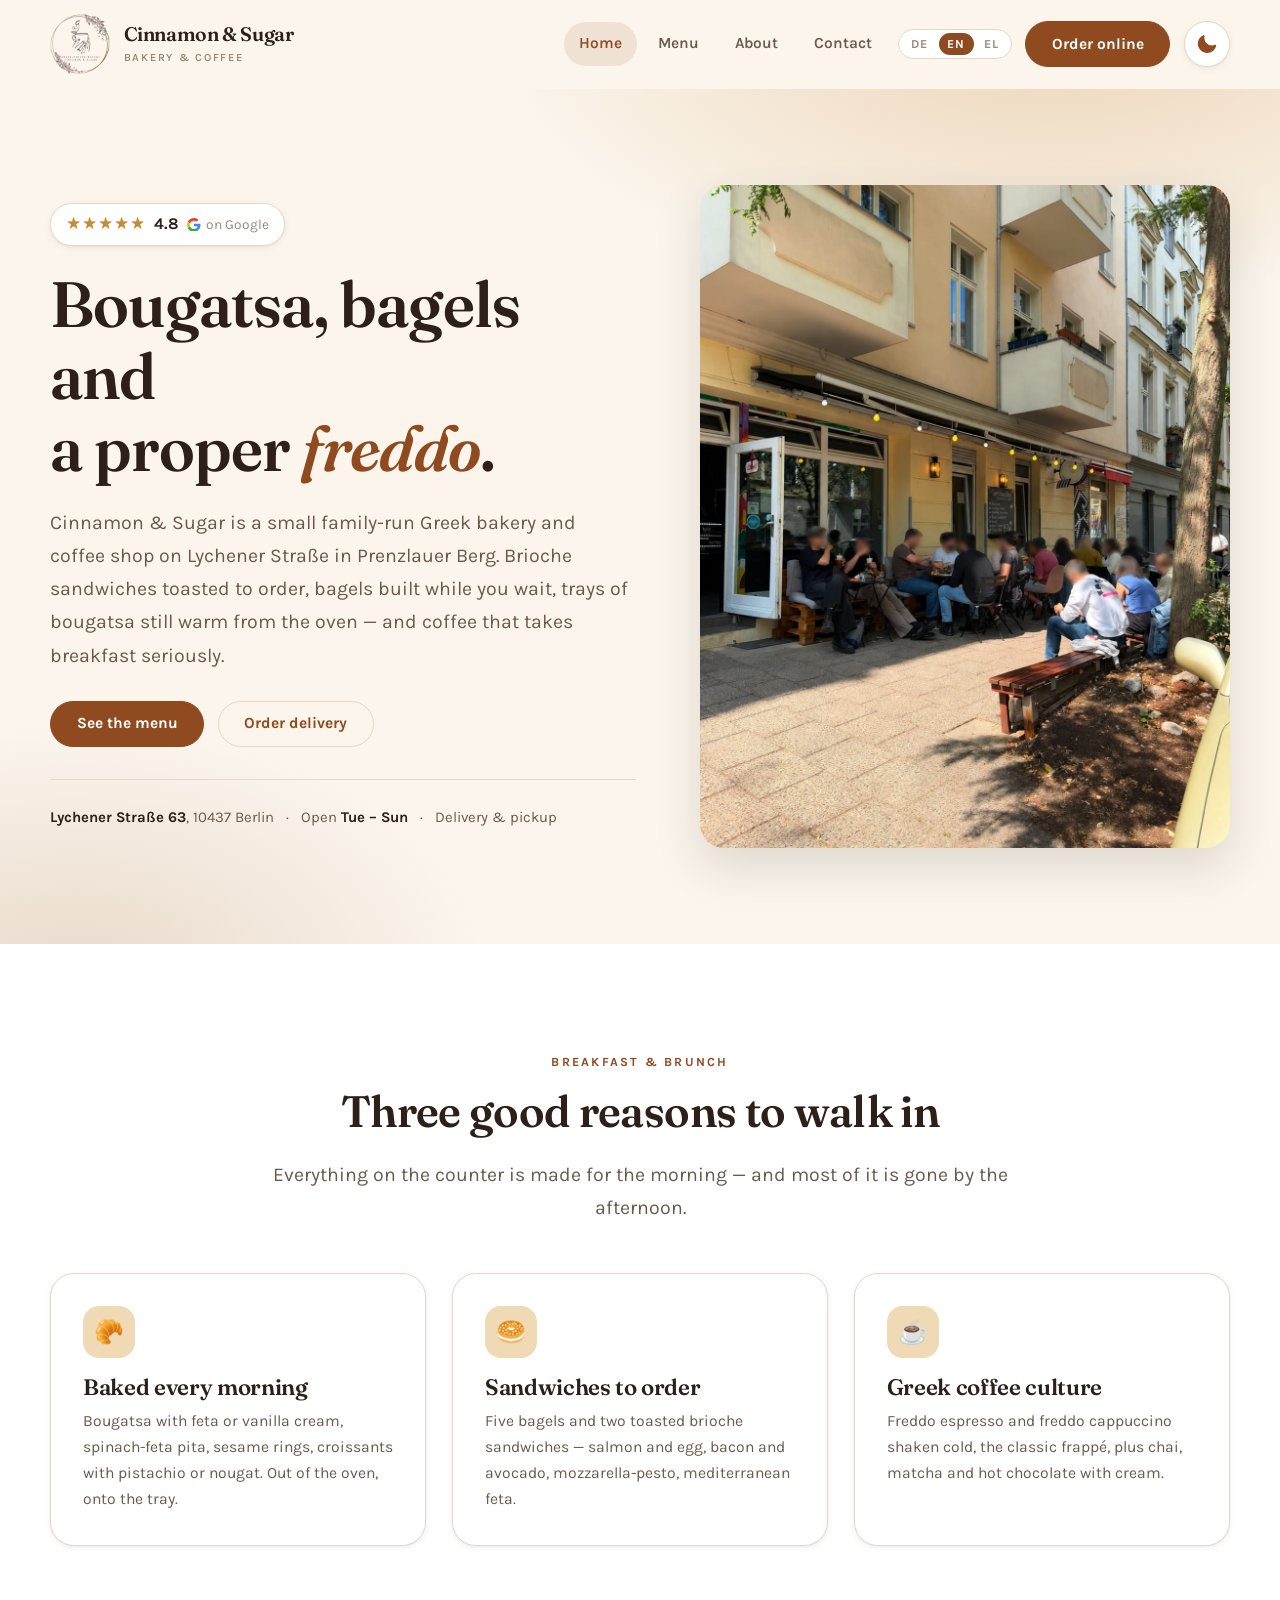
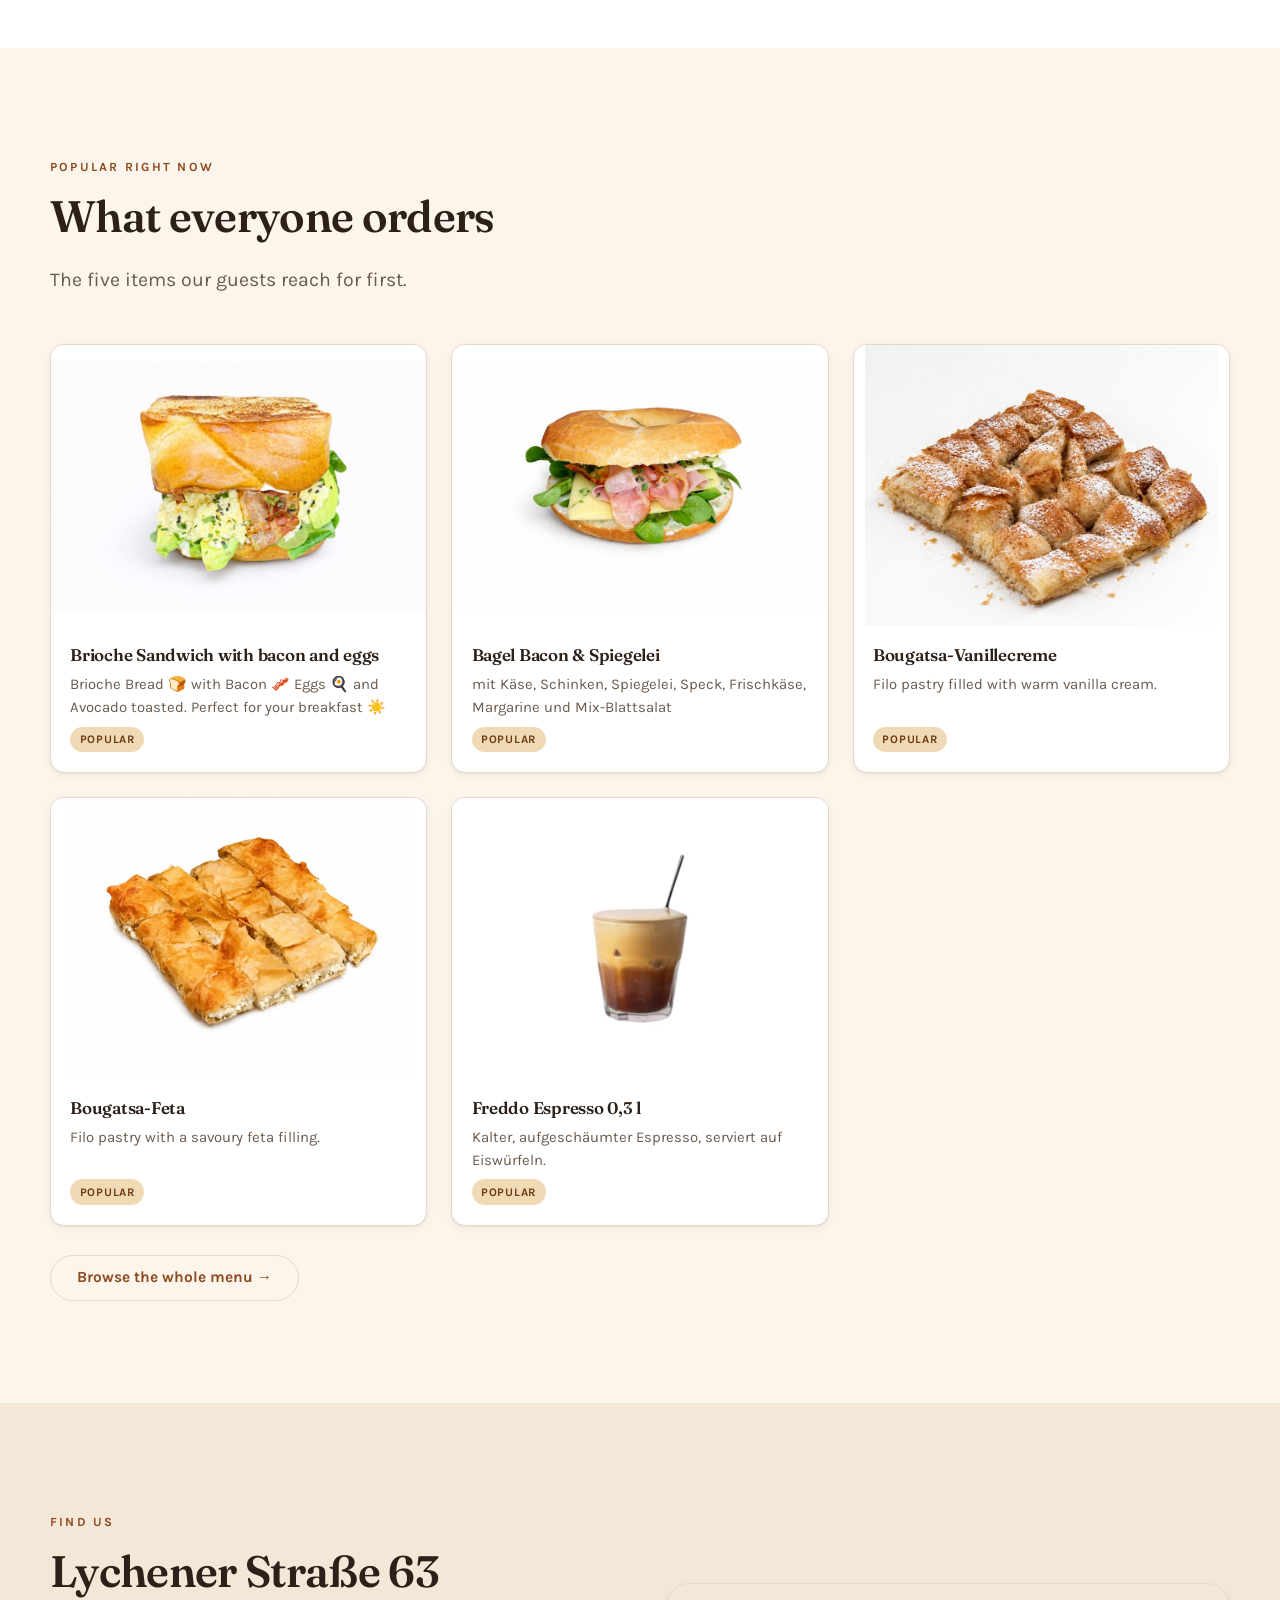
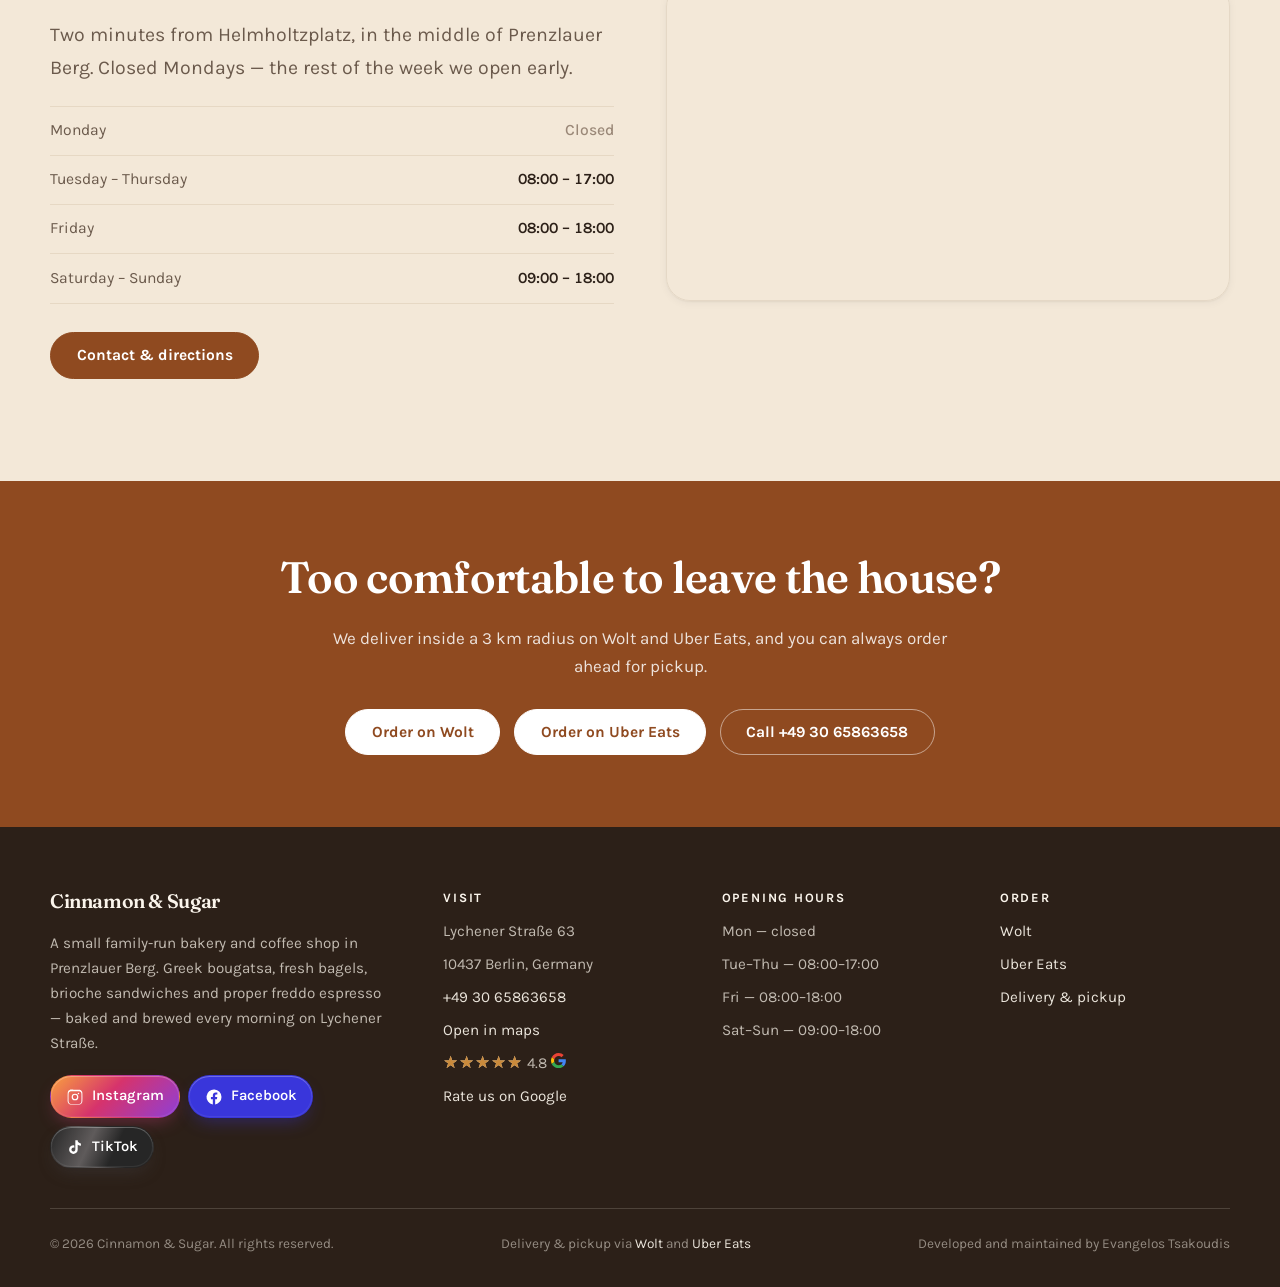
==== commit 1cbb411c: "chore: add footer rating display and update review link for improved user interaction" ====
--- a/index.html
+++ b/index.html
@@ -332,14 +332,14 @@
             <a href="https://www.openstreetmap.org/?mlat=52.5455117&amp;mlon=13.4192466#map=18/52.5455117/13.4192466"
                target="_blank" rel="noopener" data-i18n="base.open-in-maps">In Karten öffnen</a>
           </li>
+          <li class="footer-rating">
+            <span class="rating__stars" data-fill="96" aria-hidden="true"></span>
+            <span class="footer-rating__score" data-i18n="common.google-score">4,8</span>
+            <svg class="g-mark" viewBox="0 0 48 48" aria-hidden="true" focusable="false"><path fill="#ea4335" d="M24 9.5c3.54 0 6.71 1.22 9.21 3.6l6.85-6.85C35.9 2.38 30.47 0 24 0 14.62 0 6.51 5.38 2.56 13.22l7.98 6.19C12.43 13.72 17.74 9.5 24 9.5Z"/><path fill="#4285f4" d="M46.98 24.55c0-1.57-.15-3.09-.38-4.55H24v9.02h12.94c-.58 2.96-2.26 5.48-4.78 7.18l7.73 6c4.51-4.18 7.09-10.36 7.09-17.65Z"/><path fill="#fbbc05" d="M10.53 28.59c-.48-1.45-.76-2.99-.76-4.59s.27-3.14.76-4.59l-7.98-6.19C.92 16.46 0 20.12 0 24c0 3.88.92 7.54 2.56 10.78l7.97-6.19Z"/><path fill="#34a853" d="M24 48c6.48 0 11.93-2.13 15.89-5.81l-7.73-6c-2.15 1.45-4.92 2.3-8.16 2.3-6.26 0-11.57-4.22-13.47-9.91l-7.98 6.19C6.51 42.62 14.62 48 24 48Z"/></svg>
+          </li>
           <li>
-            <a class="rate-btn" href="https://g.page/r/CeMncRmxMK90EBE/review"
-               target="_blank" rel="noopener">
-              <span class="rating__stars" data-fill="96" aria-hidden="true"></span>
-              <span class="rate-btn__score" data-i18n="common.google-score">4,8</span>
-              <svg class="g-mark" viewBox="0 0 48 48" aria-hidden="true" focusable="false"><path fill="#ea4335" d="M24 9.5c3.54 0 6.71 1.22 9.21 3.6l6.85-6.85C35.9 2.38 30.47 0 24 0 14.62 0 6.51 5.38 2.56 13.22l7.98 6.19C12.43 13.72 17.74 9.5 24 9.5Z"/><path fill="#4285f4" d="M46.98 24.55c0-1.57-.15-3.09-.38-4.55H24v9.02h12.94c-.58 2.96-2.26 5.48-4.78 7.18l7.73 6c4.51-4.18 7.09-10.36 7.09-17.65Z"/><path fill="#fbbc05" d="M10.53 28.59c-.48-1.45-.76-2.99-.76-4.59s.27-3.14.76-4.59l-7.98-6.19C.92 16.46 0 20.12 0 24c0 3.88.92 7.54 2.56 10.78l7.97-6.19Z"/><path fill="#34a853" d="M24 48c6.48 0 11.93-2.13 15.89-5.81l-7.73-6c-2.15 1.45-4.92 2.3-8.16 2.3-6.26 0-11.57-4.22-13.47-9.91l-7.98 6.19C6.51 42.62 14.62 48 24 48Z"/></svg>
-              <span data-i18n="common.rate-us-on-google">Bewerte uns auf Google</span>
-            </a>
+            <a href="https://g.page/r/CeMncRmxMK90EBE/review" target="_blank" rel="noopener"
+               data-i18n="common.rate-us-on-google">Bewerte uns auf Google</a>
           </li>
         </ul>
       </div>
--- a/source/css/style.css
+++ b/source/css/style.css
@@ -569,6 +569,16 @@
 .rating__count { color: var(--ink-faint); font-size: .86rem; }
 .rating__count:empty { display: none; }
 
+.rating__source {
+  display: inline-flex;
+  align-items: center;
+  gap: .3rem;
+  color: var(--ink-faint);
+  font-size: .86rem;
+}
+
+.g-mark { width: 1em; height: 1em; flex: none; }
+
 a.rating { text-decoration: none; transition: box-shadow .16s ease, transform .16s ease; }
 a.rating:hover { transform: translateY(-1px); box-shadow: var(--shadow-md); }
 
@@ -956,6 +966,37 @@
 :root[data-theme="dark"] .form__status[data-tone="ok"]  { color: #8fd6a6; }
 :root[data-theme="dark"] .form__status[data-tone="bad"] { color: #f0a49c; }
 
+/* Rate-us button: stars first, so it reads as a review link without being read. */
+.rate-btn {
+  display: inline-flex;
+  align-items: center;
+  flex-wrap: wrap;
+  column-gap: .4rem;
+  row-gap: .1rem;
+  margin-top: .35rem;
+  margin-left: -.8rem;     /* cancel the padding so the stars line up with the column */
+  padding: .45rem .8rem;
+  line-height: 1.35;
+  border: 1px solid var(--footer-chip-bd);
+  border-radius: 999px;
+  background: rgba(255, 255, 255, .04);
+  color: var(--footer-chip-fg);
+  font-size: .88rem;
+  font-weight: 600;
+  text-decoration: none;
+  transition: border-color .16s ease, background .16s ease, transform .16s ease;
+}
+
+.rate-btn:hover {
+  transform: translateY(-1px);
+  border-color: var(--caramel);
+  background: rgba(255, 255, 255, .08);
+  color: var(--footer-fg-strong);
+}
+
+.rate-btn .rating__stars { font-size: .95rem; }
+.rate-btn__score { font-weight: 700; color: var(--footer-fg-strong); }
+
 /* Review prompt */
 .review-line {
   margin: 1.75rem 0 0;
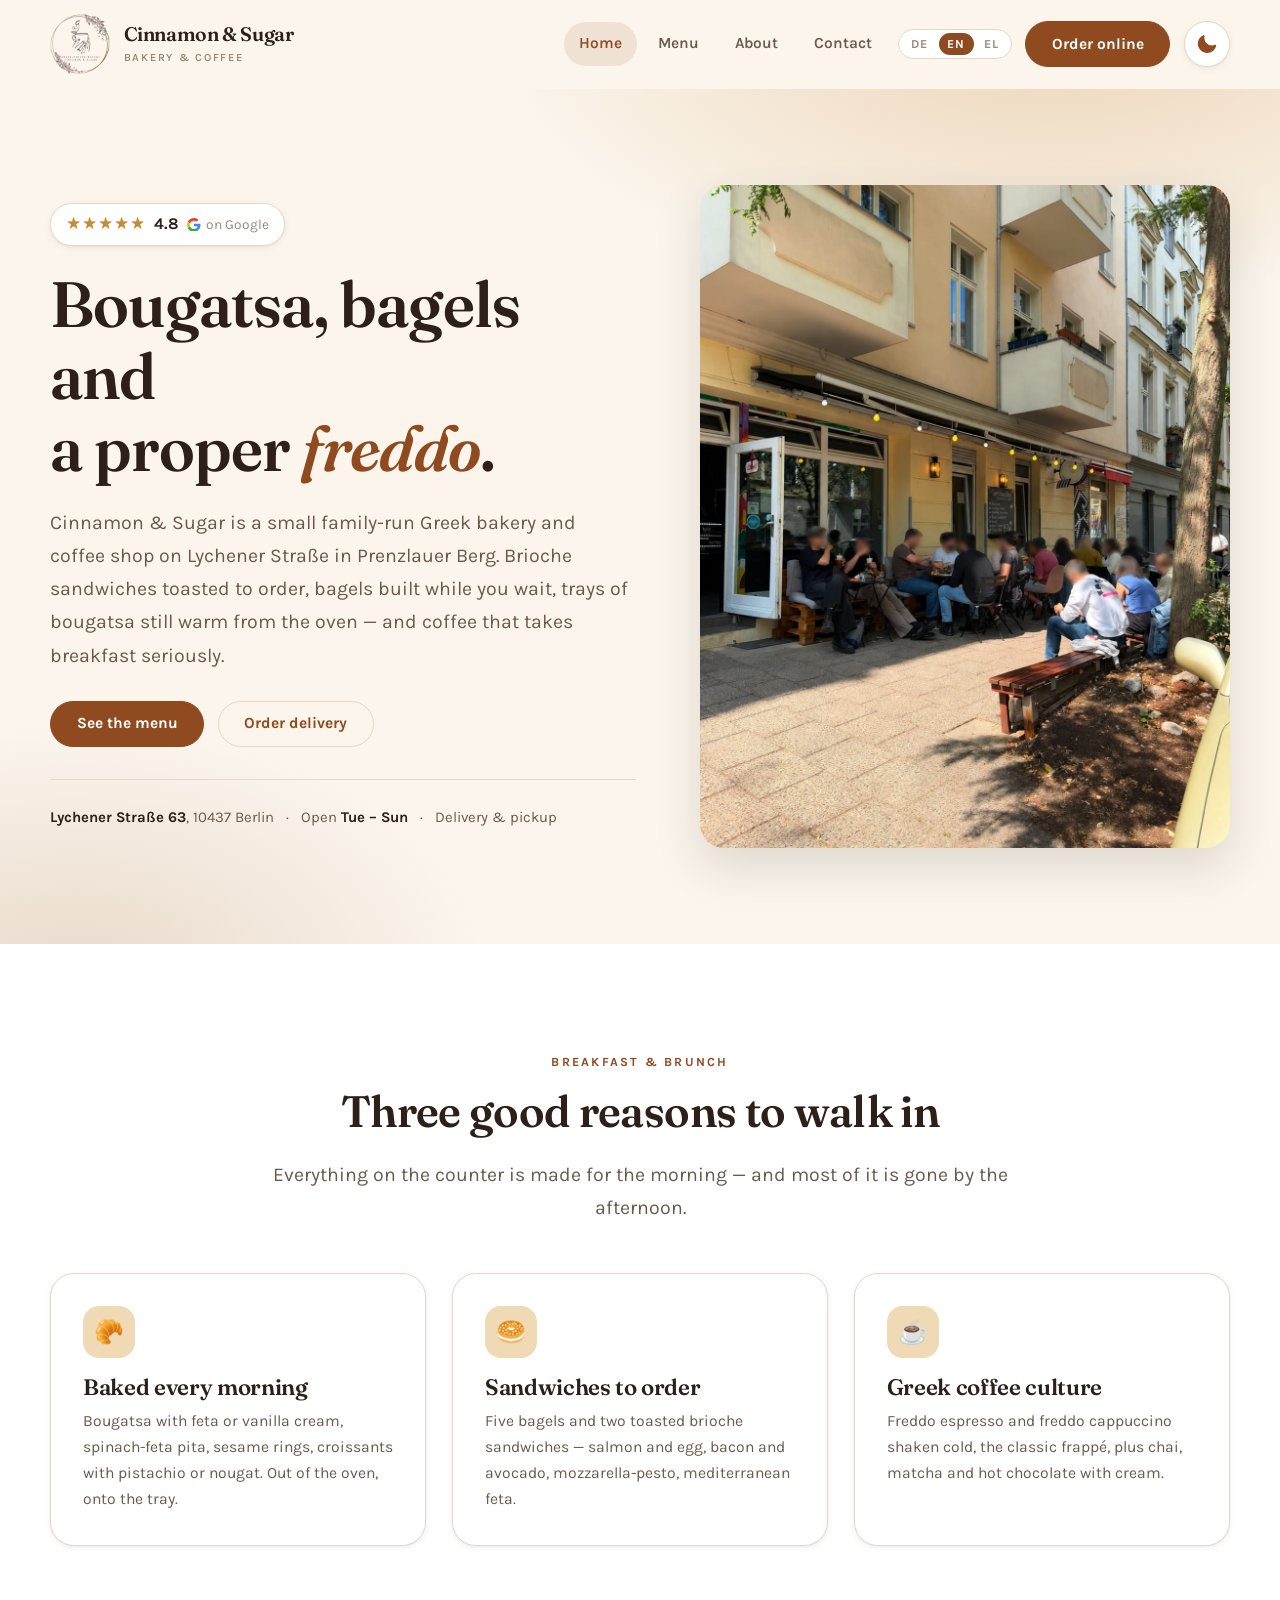
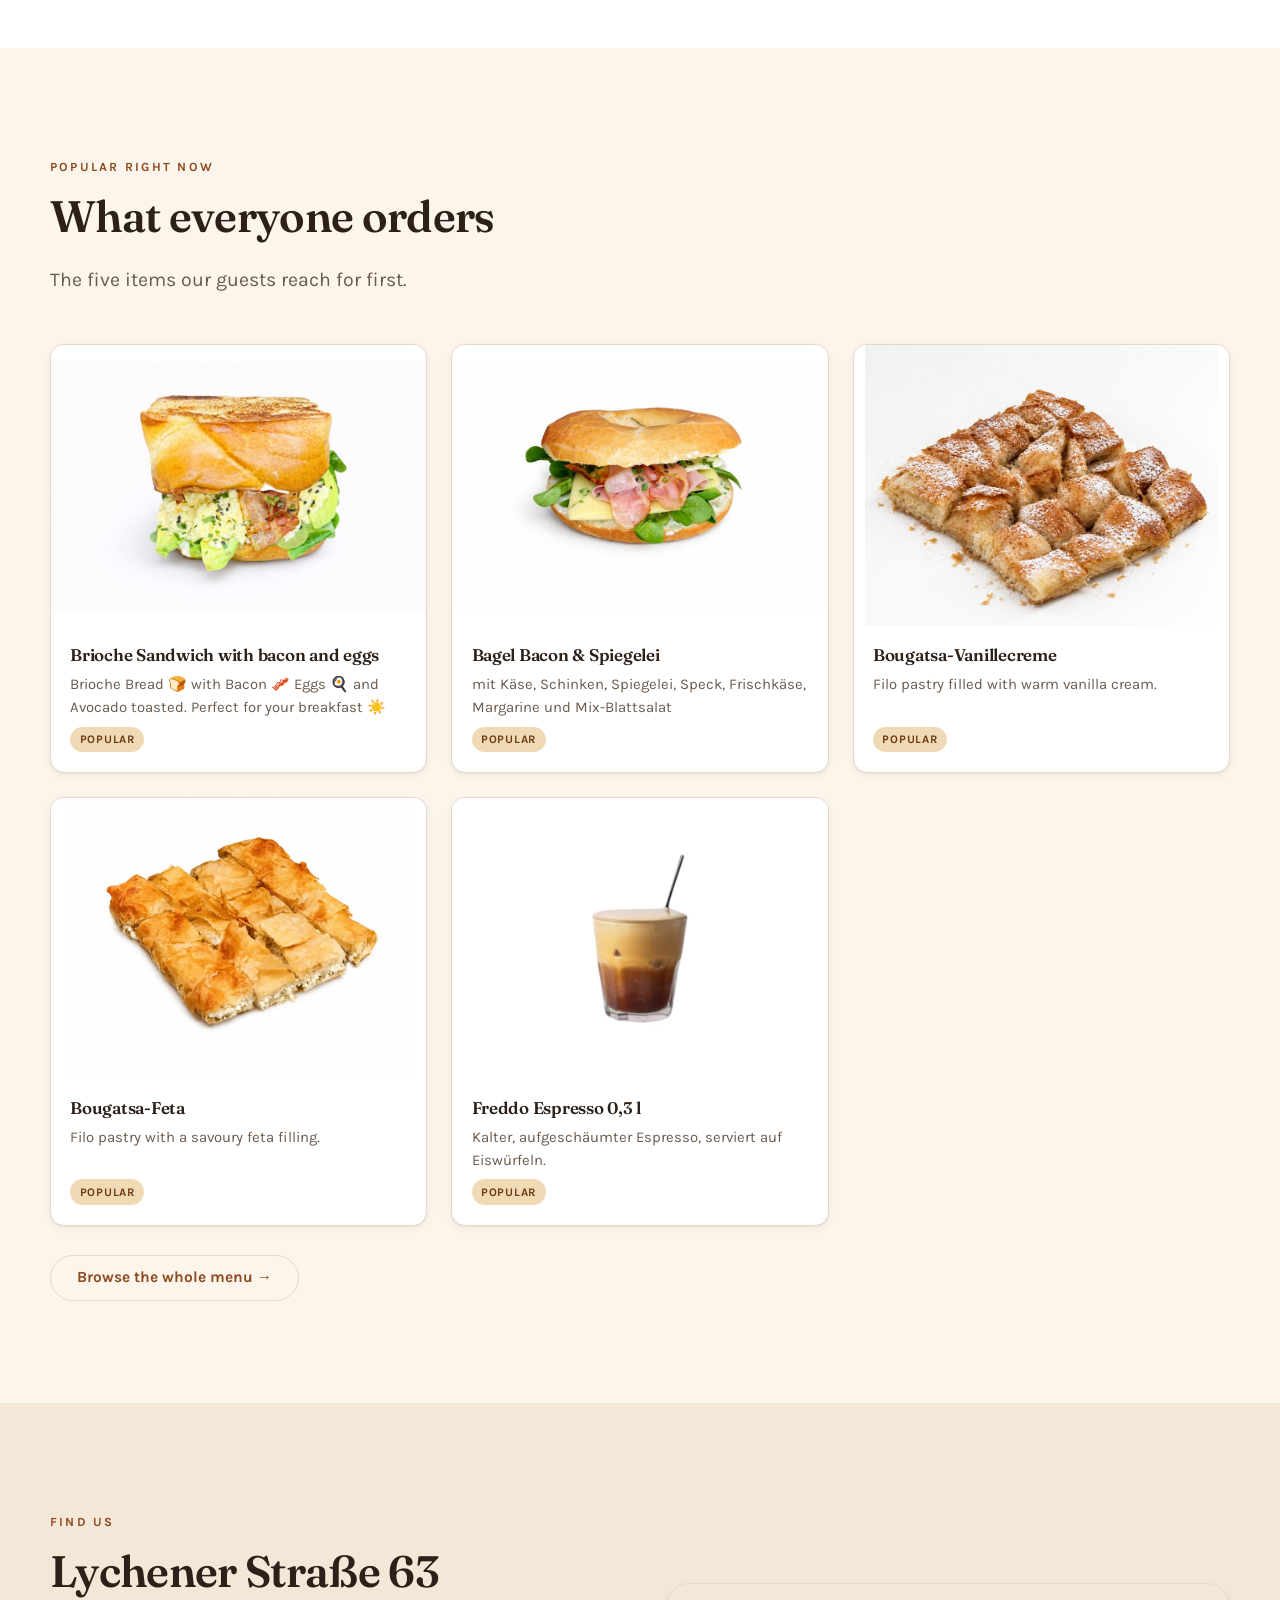
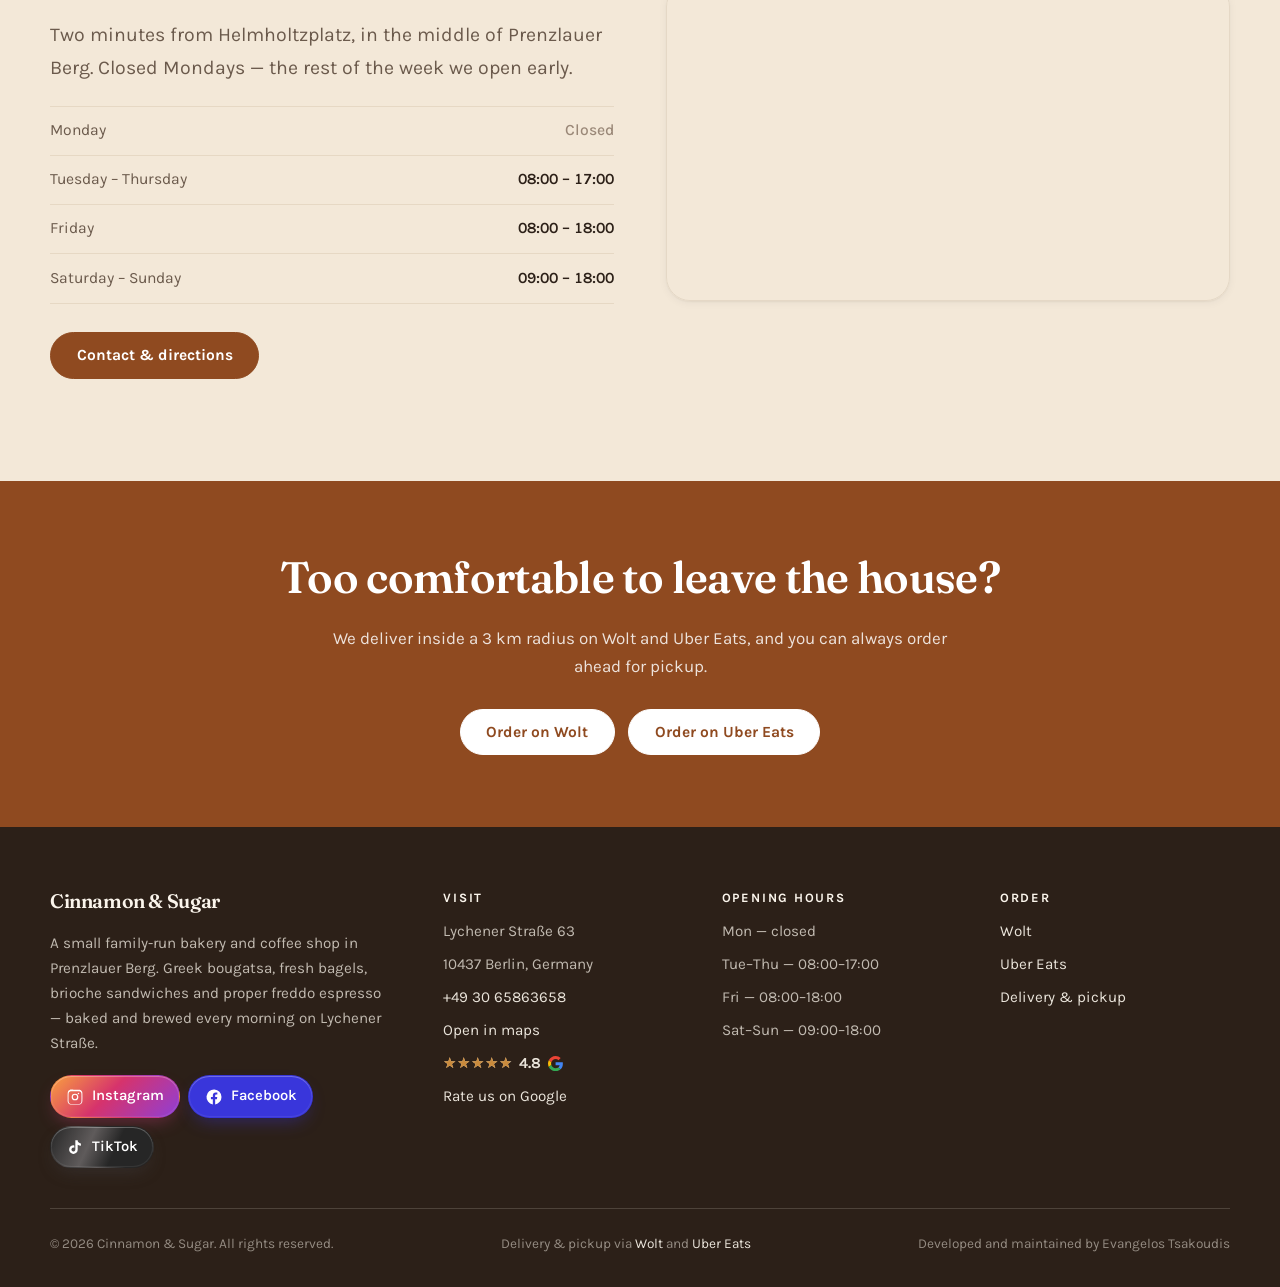
==== commit b3d40c19: "chore: remove phone call link from footer for cleaner layout" ====
--- a/index.html
+++ b/index.html
@@ -282,7 +282,6 @@
          target="_blank" rel="noopener" data-i18n="common.order-on-wolt">Auf Wolt bestellen</a>
       <a class="btn btn--light" href="https://www.ubereats.com/de-en/store/coffee-%26-bakery-cinnamon-and-sugar/b0k5kIpiRRClQ3yqFfLjxg"
          target="_blank" rel="noopener" data-i18n="common.order-on-uber-eats">Auf Uber Eats bestellen</a>
-      <a class="btn btn--ghost" href="tel:+493065863658" data-i18n="index.call-49-30-65863658">+49 30 65863658 anrufen</a>
     </div>
   </div>
 </section>
--- a/source/css/style.css
+++ b/source/css/style.css
@@ -966,36 +966,15 @@
 :root[data-theme="dark"] .form__status[data-tone="ok"]  { color: #8fd6a6; }
 :root[data-theme="dark"] .form__status[data-tone="bad"] { color: #f0a49c; }
 
-/* Rate-us button: stars first, so it reads as a review link without being read. */
-.rate-btn {
-  display: inline-flex;
+/* Footer rating: a plain line, not a control — the link sits under it. */
+.footer-rating {
+  display: flex;
   align-items: center;
-  flex-wrap: wrap;
-  column-gap: .4rem;
-  row-gap: .1rem;
-  margin-top: .35rem;
-  margin-left: -.8rem;     /* cancel the padding so the stars line up with the column */
-  padding: .45rem .8rem;
-  line-height: 1.35;
-  border: 1px solid var(--footer-chip-bd);
-  border-radius: 999px;
-  background: rgba(255, 255, 255, .04);
-  color: var(--footer-chip-fg);
-  font-size: .88rem;
-  font-weight: 600;
-  text-decoration: none;
-  transition: border-color .16s ease, background .16s ease, transform .16s ease;
-}
-
-.rate-btn:hover {
-  transform: translateY(-1px);
-  border-color: var(--caramel);
-  background: rgba(255, 255, 255, .08);
-  color: var(--footer-fg-strong);
-}
-
-.rate-btn .rating__stars { font-size: .95rem; }
-.rate-btn__score { font-weight: 700; color: var(--footer-fg-strong); }
+  gap: .4rem;
+}
+
+.footer-rating__score { font-weight: 700; color: var(--footer-fg-strong); }
+.footer-rating .rating__stars { font-size: .95rem; }
 
 /* Review prompt */
 .review-line {
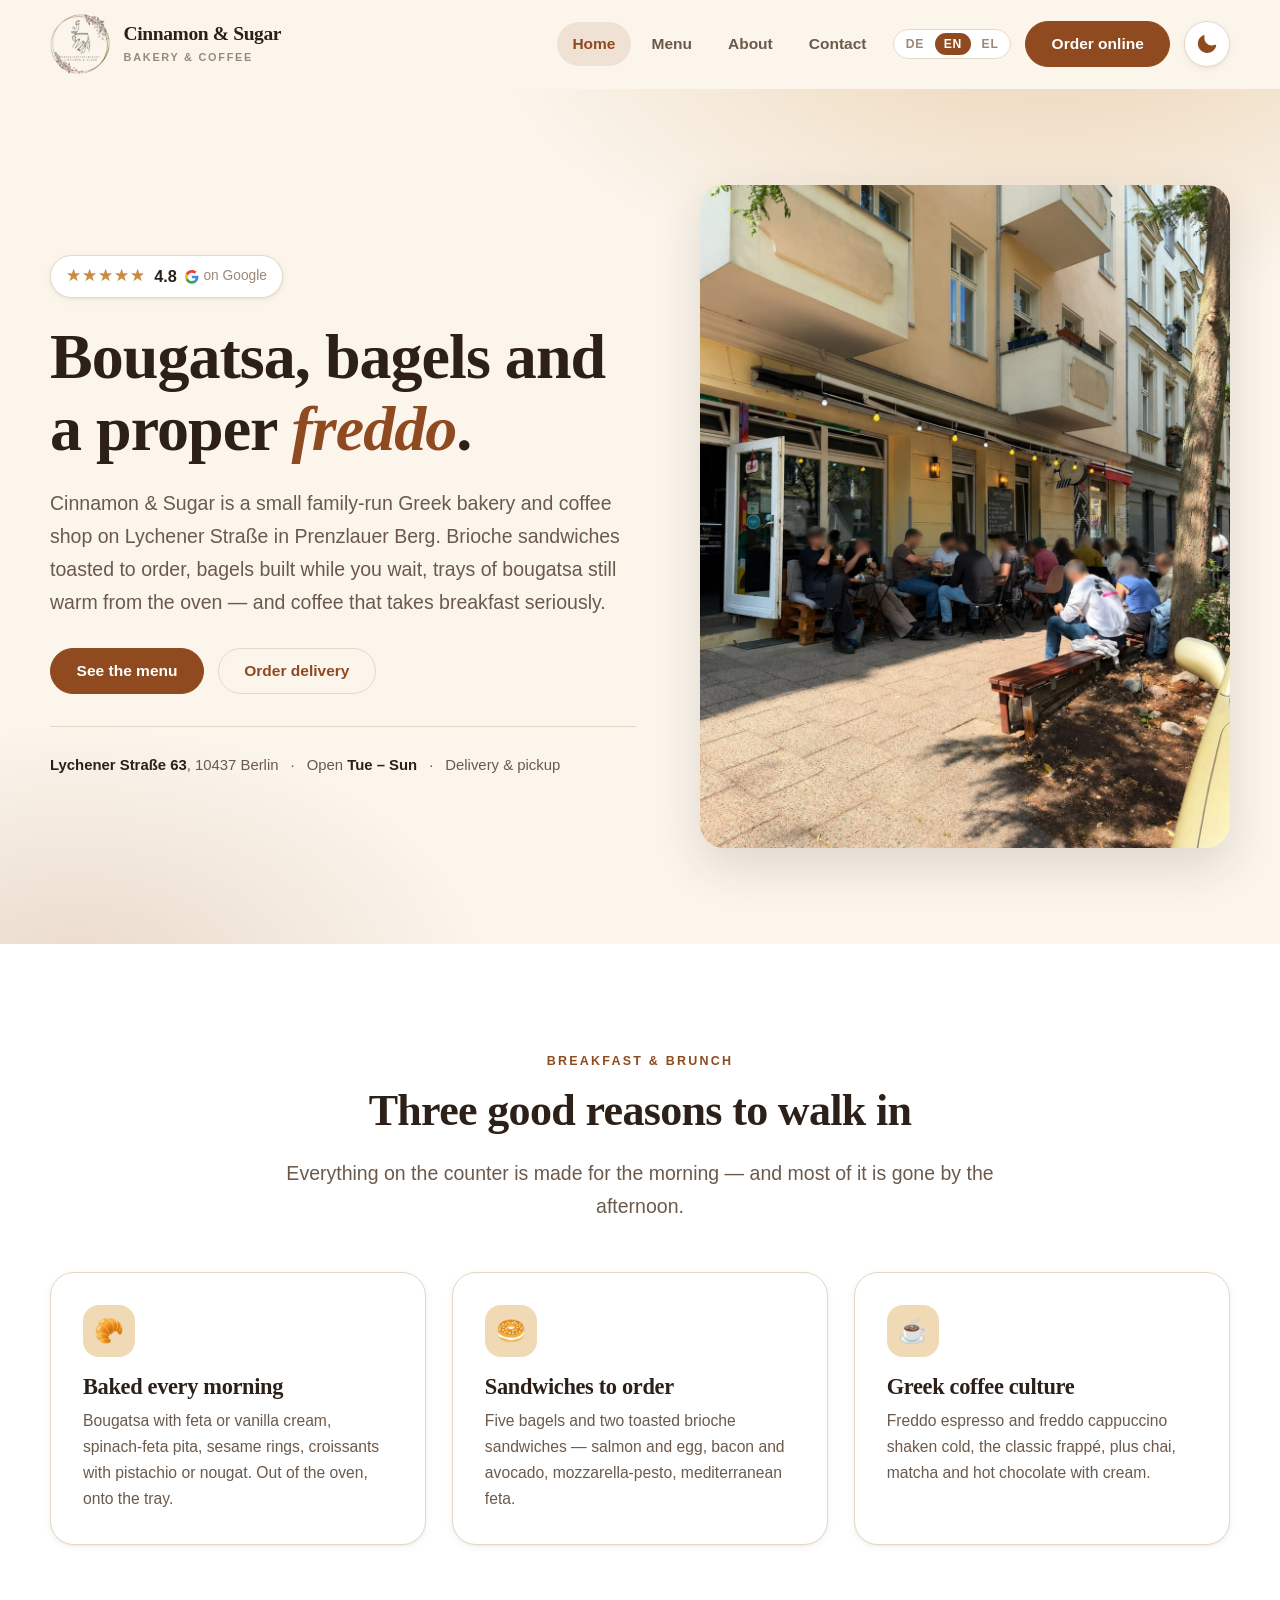
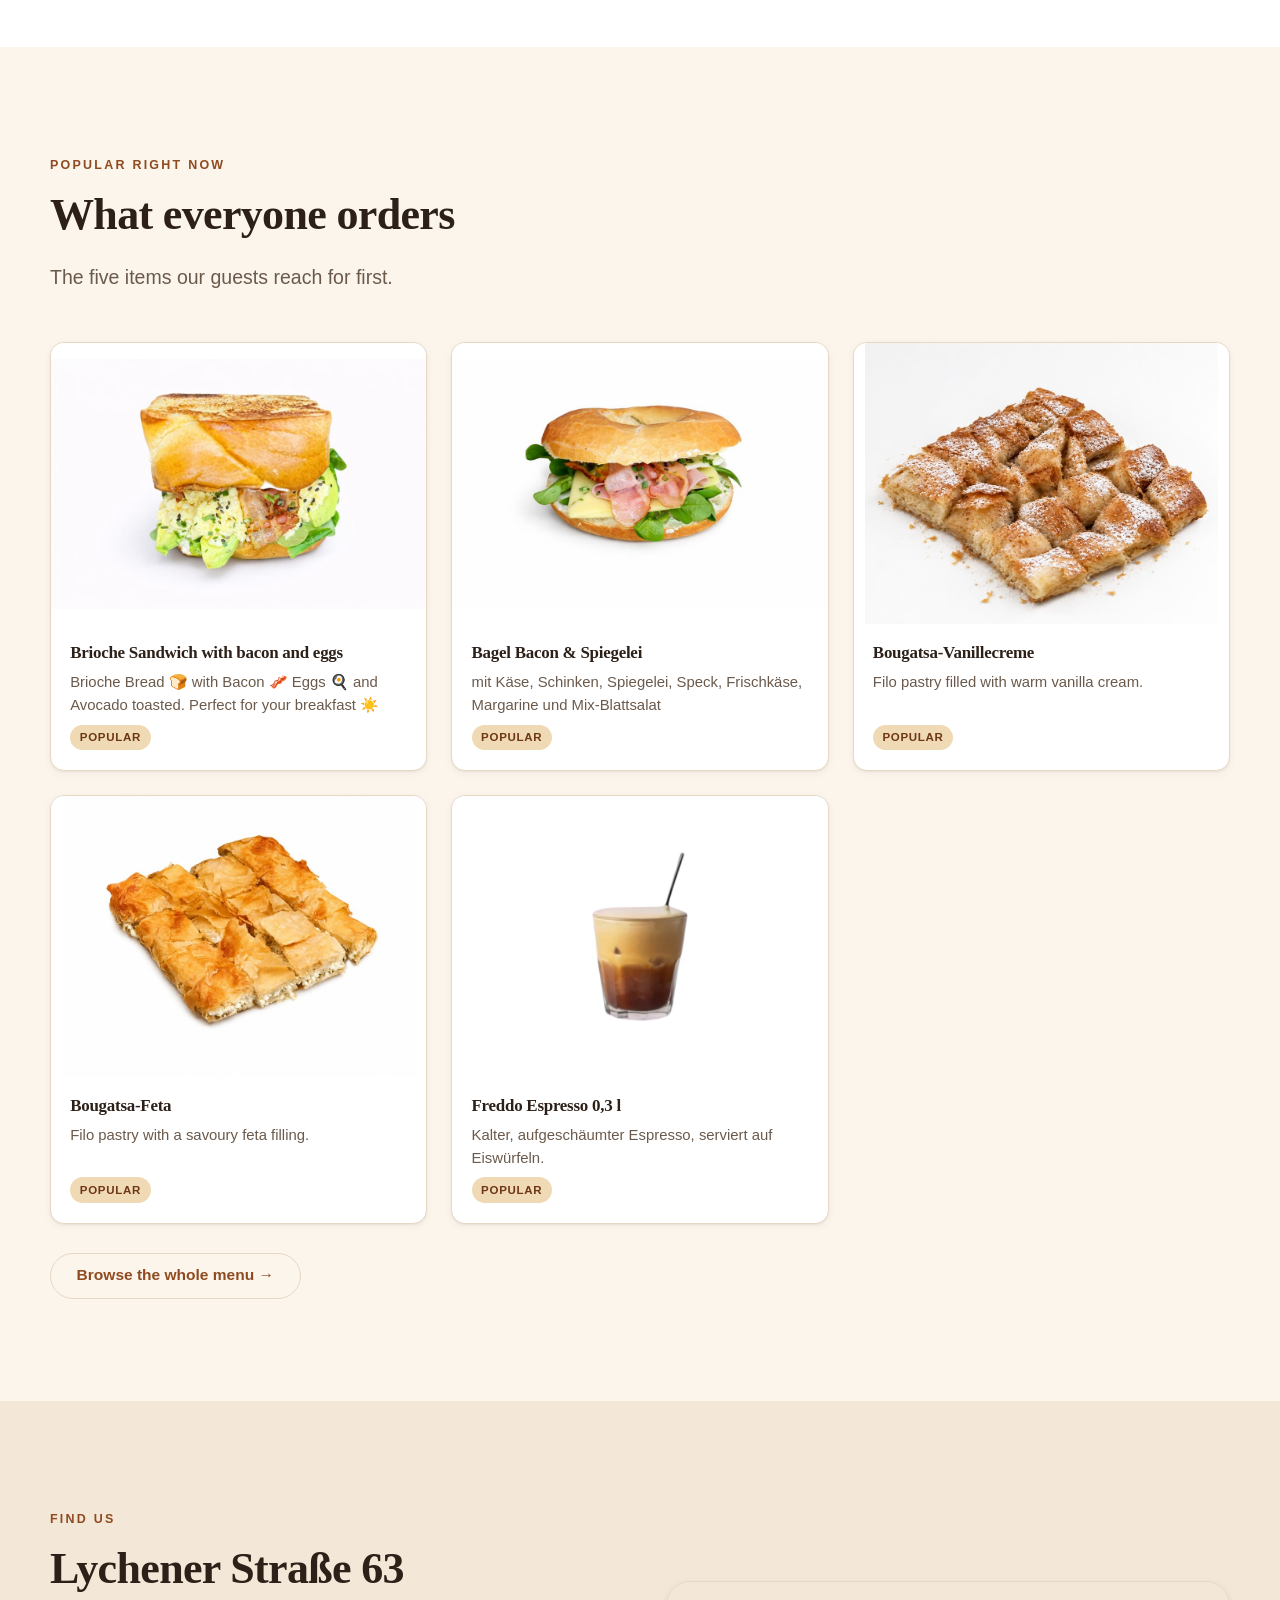
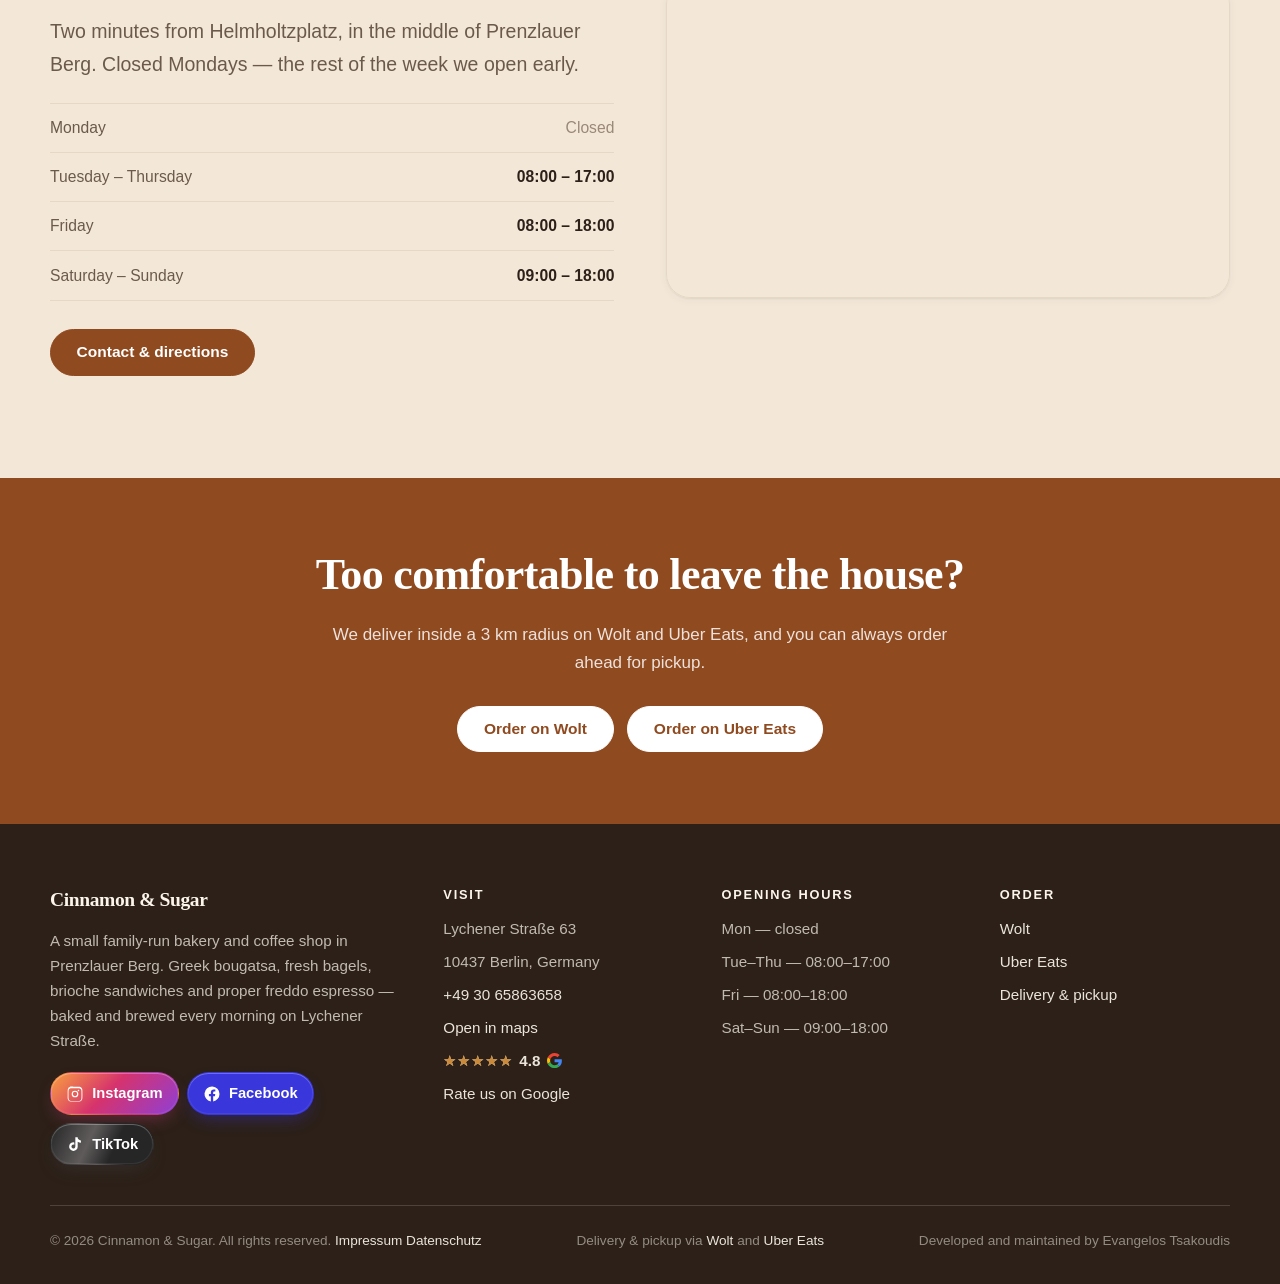
==== commit ac53d84f: "chore: update stylesheet version and add legal links in footer" ====
--- a/index.html
+++ b/index.html
@@ -11,11 +11,8 @@
 
   <link rel="icon" type="image/png" href="source/images/favicon.png">
 
-  <link rel="preconnect" href="https://fonts.googleapis.com">
-  <link rel="preconnect" href="https://fonts.gstatic.com" crossorigin>
-  <link href="https://fonts.googleapis.com/css2?family=Fraunces:ital,opsz,wght@0,9..144,400..700;1,9..144,400..700&amp;family=Karla:wght@400;500;600;700&amp;display=swap" rel="stylesheet">
-
-  <link rel="stylesheet" href="source/css/style.css?v=21">
+
+  <link rel="stylesheet" href="source/css/style.css?v=23">
 
   <script>
     /* Set the theme before first paint. */
@@ -364,7 +361,11 @@
     </div>
 
     <div class="footer__bar">
-      <span data-i18n="base.year-cinnamon-and-sugar-all-rights">© 2026 Cinnamon &amp; Sugar. Alle Rechte vorbehalten.</span>
+      <span data-i18n-skip>
+        <span data-i18n="base.year-cinnamon-and-sugar-all-rights">© 2026 Cinnamon &amp; Sugar. Alle Rechte vorbehalten.</span>
+        <a class="footer__legal" href="impressum.html" data-i18n="base.impressum">Impressum</a>
+        <a class="footer__legal" href="datenschutz.html" data-i18n="base.privacy">Datenschutz</a>
+      </span>
       <span data-i18n-skip>
         <span data-i18n="base.delivery-and-pickup-via">Lieferung &amp; Abholung über</span>
         <a href="https://wolt.com/de/deu/berlin/restaurant/cinnamon-sugar" target="_blank" rel="noopener" data-i18n="common.wolt">Wolt</a>
@@ -380,6 +381,6 @@
 </footer>
 
 <!-- /build:content -->
-  <script src="source/js/template.js?v=21" data-page="index" data-root="source/"></script>
+  <script src="source/js/template.js?v=23" data-page="index" data-root="source/"></script>
 </body>
 </html>
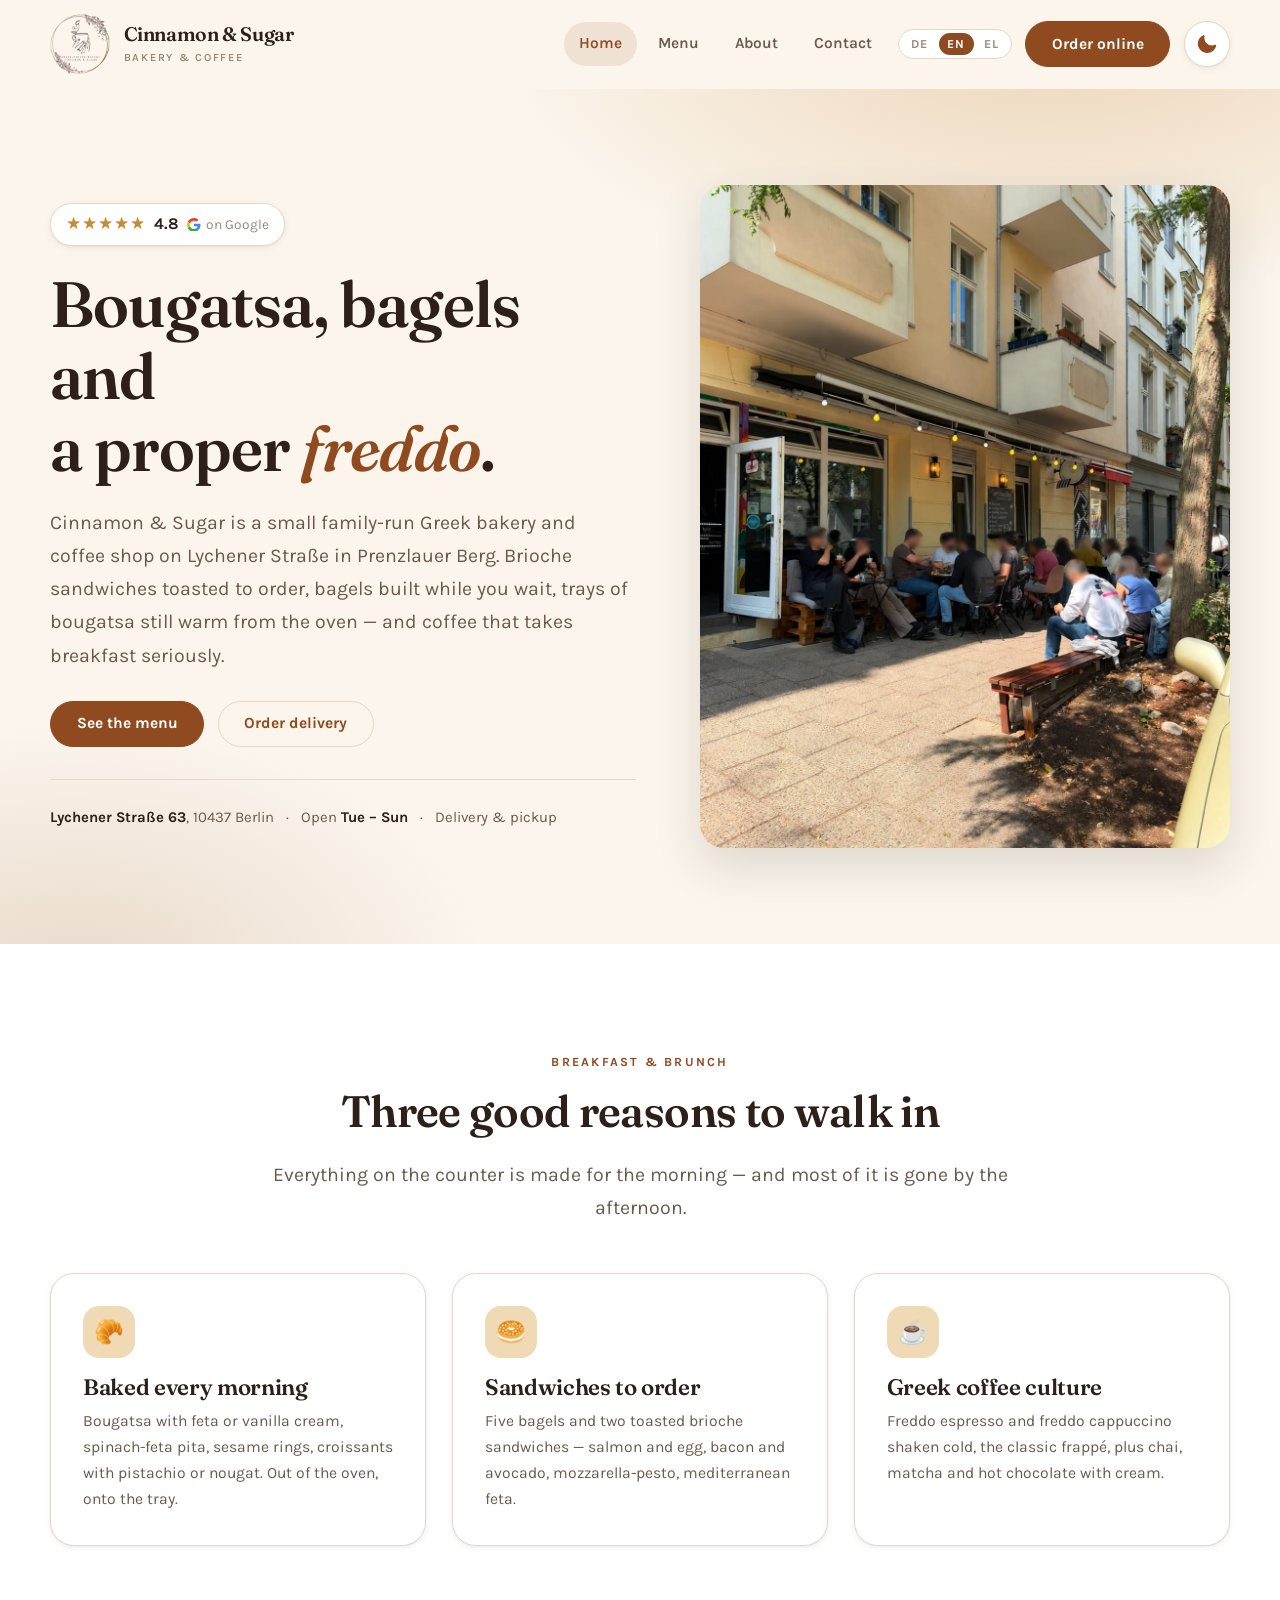
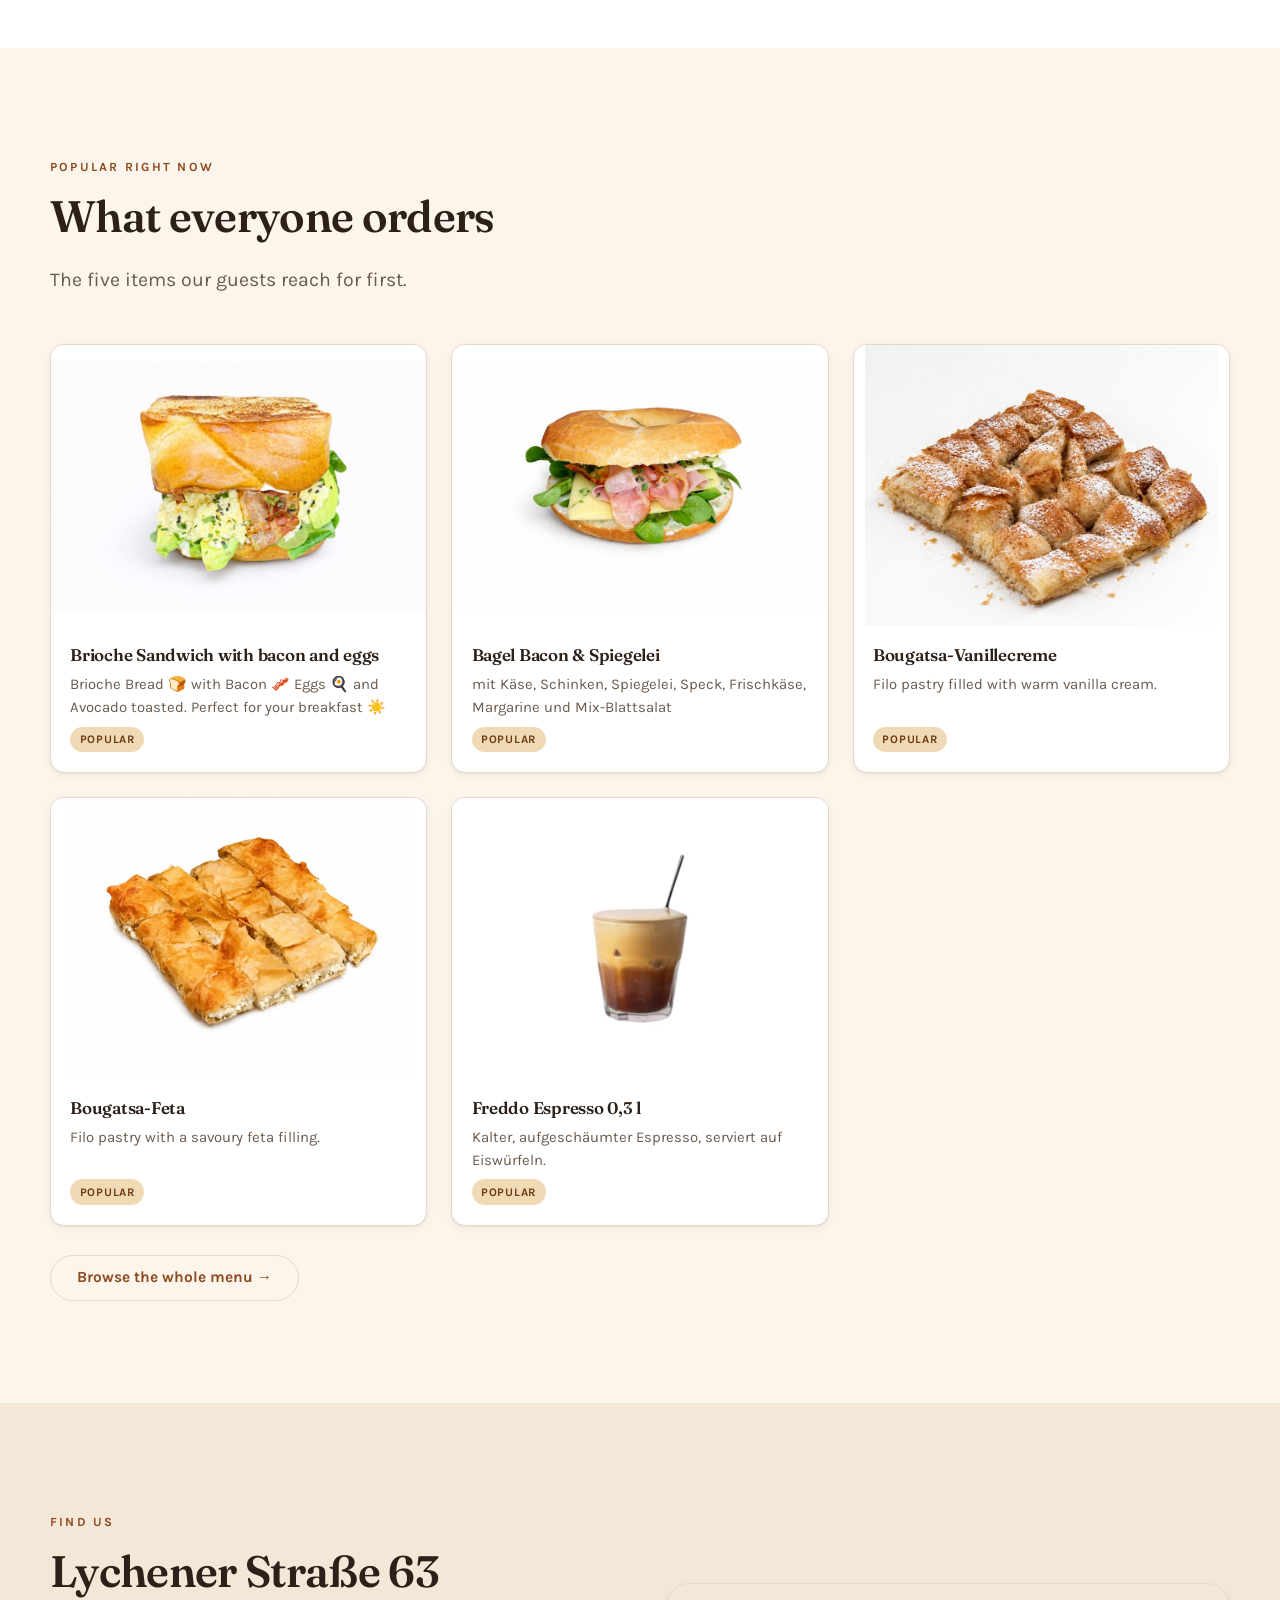
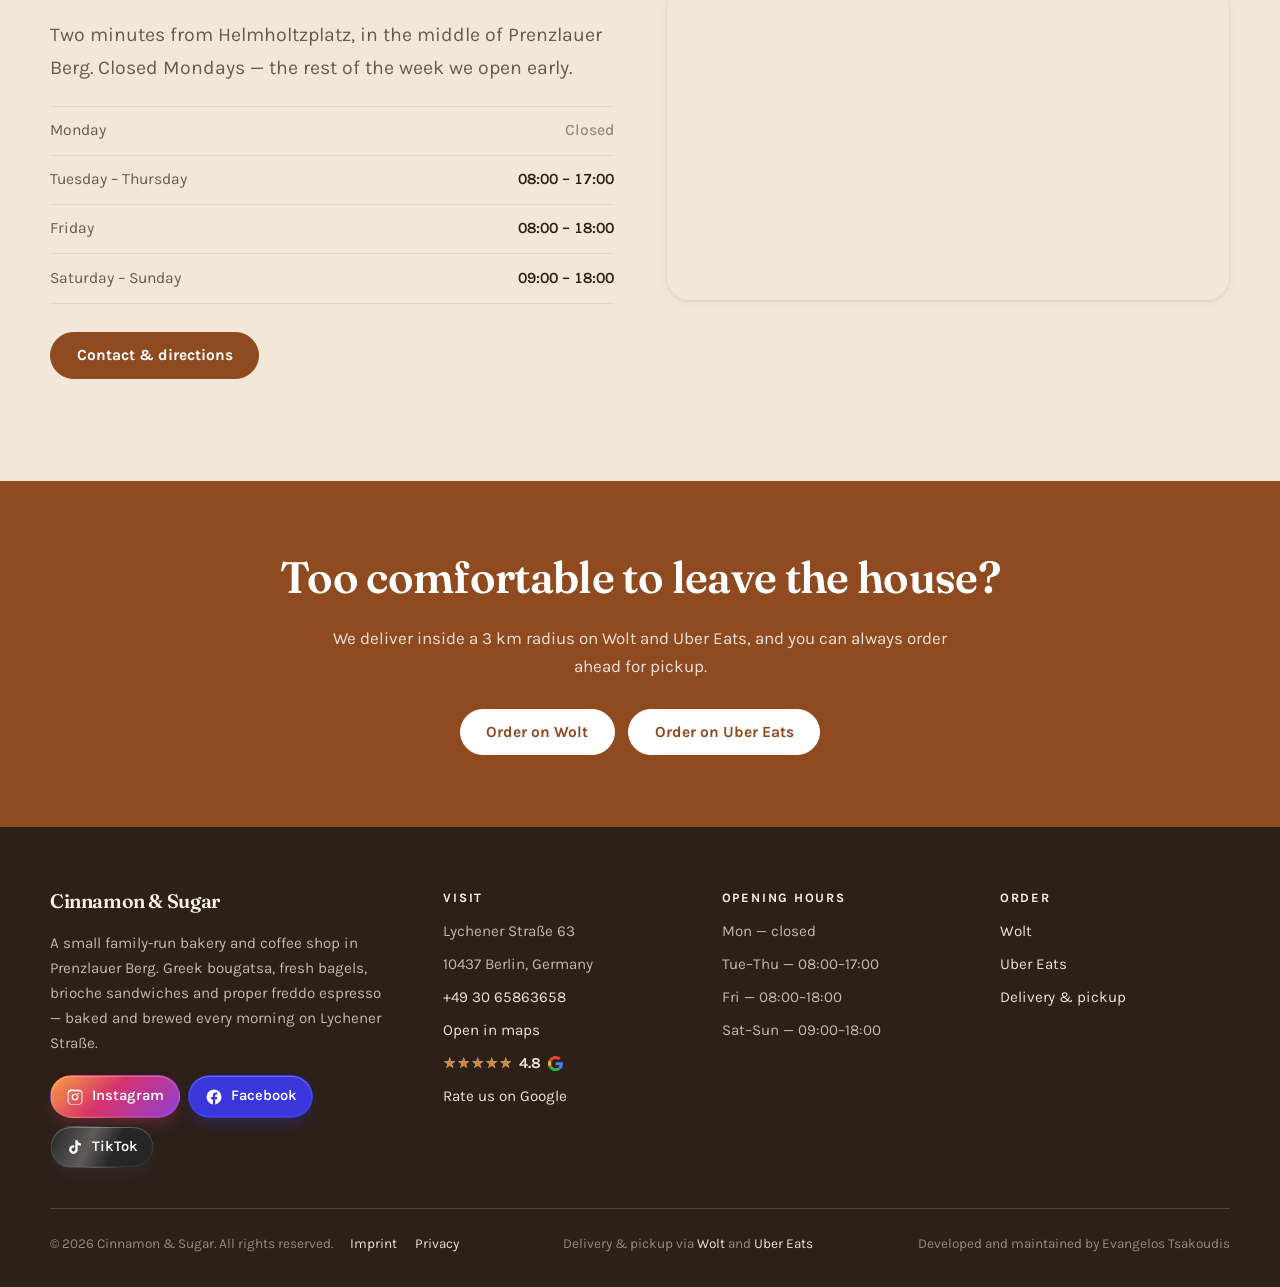
==== commit be9b62b9: "chore: update Vercel Web Analytics comments for clarity" ====
--- a/index.html
+++ b/index.html
@@ -29,8 +29,10 @@
     })();
   </script>
 
-  <!-- Vercel Web Analytics; 404s on localhost. -->
+  <!-- build:analytics -->
+  <!-- Vercel Web Analytics; 404s anywhere but Vercel. -->
   <script defer src="/_vercel/insights/script.js"></script>
+  <!-- /build:analytics -->
 </head>
 <body>
 <!-- build:content -->
--- a/source/css/style.css
+++ b/source/css/style.css
@@ -1,4 +1,61 @@
 /* Cinnamon & Sugar — single stylesheet for the whole site. */
+
+/* Self-hosted: no visitor data reaches Google. SIL OFL 1.1 — see OFL.txt. */
+
+@font-face {
+  font-family: 'Fraunces';
+  font-style: italic;
+  font-weight: 400 700;
+  font-display: swap;
+  src: url('../fonts/fraunces-italic-latin-ext.woff2') format('woff2');
+  unicode-range: U+0100-02BA, U+02BD-02C5, U+02C7-02CC, U+02CE-02D7, U+02DD-02FF, U+0304, U+0308, U+0329, U+1D00-1DBF, U+1E00-1E9F, U+1EF2-1EFF, U+2020, U+20A0-20AB, U+20AD-20C0, U+2113, U+2C60-2C7F, U+A720-A7FF;
+}
+
+@font-face {
+  font-family: 'Fraunces';
+  font-style: italic;
+  font-weight: 400 700;
+  font-display: swap;
+  src: url('../fonts/fraunces-italic-latin.woff2') format('woff2');
+  unicode-range: U+0000-00FF, U+0131, U+0152-0153, U+02BB-02BC, U+02C6, U+02DA, U+02DC, U+0304, U+0308, U+0329, U+2000-206F, U+20AC, U+2122, U+2191, U+2193, U+2212, U+2215, U+FEFF, U+FFFD;
+}
+
+@font-face {
+  font-family: 'Fraunces';
+  font-style: normal;
+  font-weight: 400 700;
+  font-display: swap;
+  src: url('../fonts/fraunces-normal-latin-ext.woff2') format('woff2');
+  unicode-range: U+0100-02BA, U+02BD-02C5, U+02C7-02CC, U+02CE-02D7, U+02DD-02FF, U+0304, U+0308, U+0329, U+1D00-1DBF, U+1E00-1E9F, U+1EF2-1EFF, U+2020, U+20A0-20AB, U+20AD-20C0, U+2113, U+2C60-2C7F, U+A720-A7FF;
+}
+
+@font-face {
+  font-family: 'Fraunces';
+  font-style: normal;
+  font-weight: 400 700;
+  font-display: swap;
+  src: url('../fonts/fraunces-normal-latin.woff2') format('woff2');
+  unicode-range: U+0000-00FF, U+0131, U+0152-0153, U+02BB-02BC, U+02C6, U+02DA, U+02DC, U+0304, U+0308, U+0329, U+2000-206F, U+20AC, U+2122, U+2191, U+2193, U+2212, U+2215, U+FEFF, U+FFFD;
+}
+
+@font-face {
+  font-family: 'Karla';
+  font-style: normal;
+  font-weight: 400 700;
+  font-display: swap;
+  src: url('../fonts/karla-normal-latin-ext.woff2') format('woff2');
+  unicode-range: U+0100-02BA, U+02BD-02C5, U+02C7-02CC, U+02CE-02D7, U+02DD-02FF, U+0304, U+0308, U+0329, U+1D00-1DBF, U+1E00-1E9F, U+1EF2-1EFF, U+2020, U+20A0-20AB, U+20AD-20C0, U+2113, U+2C60-2C7F, U+A720-A7FF;
+}
+
+@font-face {
+  font-family: 'Karla';
+  font-style: normal;
+  font-weight: 400 700;
+  font-display: swap;
+  src: url('../fonts/karla-normal-latin.woff2') format('woff2');
+  unicode-range: U+0000-00FF, U+0131, U+0152-0153, U+02BB-02BC, U+02C6, U+02DA, U+02DC, U+0304, U+0308, U+0329, U+2000-206F, U+20AC, U+2122, U+2191, U+2193, U+2212, U+2215, U+FEFF, U+FFFD;
+}
+
 
 /* Design tokens */
 :root {
@@ -976,6 +1033,42 @@
 .footer-rating__score { font-weight: 700; color: var(--footer-fg-strong); }
 .footer-rating .rating__stars { font-size: .95rem; }
 
+/* Legal pages */
+.legal h2 {
+  margin: 2.2rem 0 .6rem;
+  font-size: 1.15rem;
+}
+
+.legal h2:first-of-type { margin-top: 0; }
+.legal p { margin: 0 0 .9rem; }
+
+.legal__list {
+  margin: 0 0 1.1rem;
+  display: grid;
+  gap: .35rem;
+}
+
+.legal__list > div { display: flex; gap: .6rem; flex-wrap: wrap; }
+.legal__list dt { min-width: 7rem; font-weight: 600; color: var(--ink); }
+.legal__list dd { margin: 0; color: var(--ink-soft); }
+
+.legal__note {
+  padding: .7rem .95rem;
+  border-left: 3px solid var(--caramel);
+  background: var(--cream-deep);
+  font-size: .92rem;
+  color: var(--ink-soft);
+}
+
+.legal__meta {
+  margin-top: 2.5rem;
+  padding-top: 1.2rem;
+  border-top: 1px solid var(--line);
+  font-size: .92rem;
+}
+
+.footer__legal { margin-left: .9rem; }
+
 /* Review prompt */
 .review-line {
   margin: 1.75rem 0 0;
